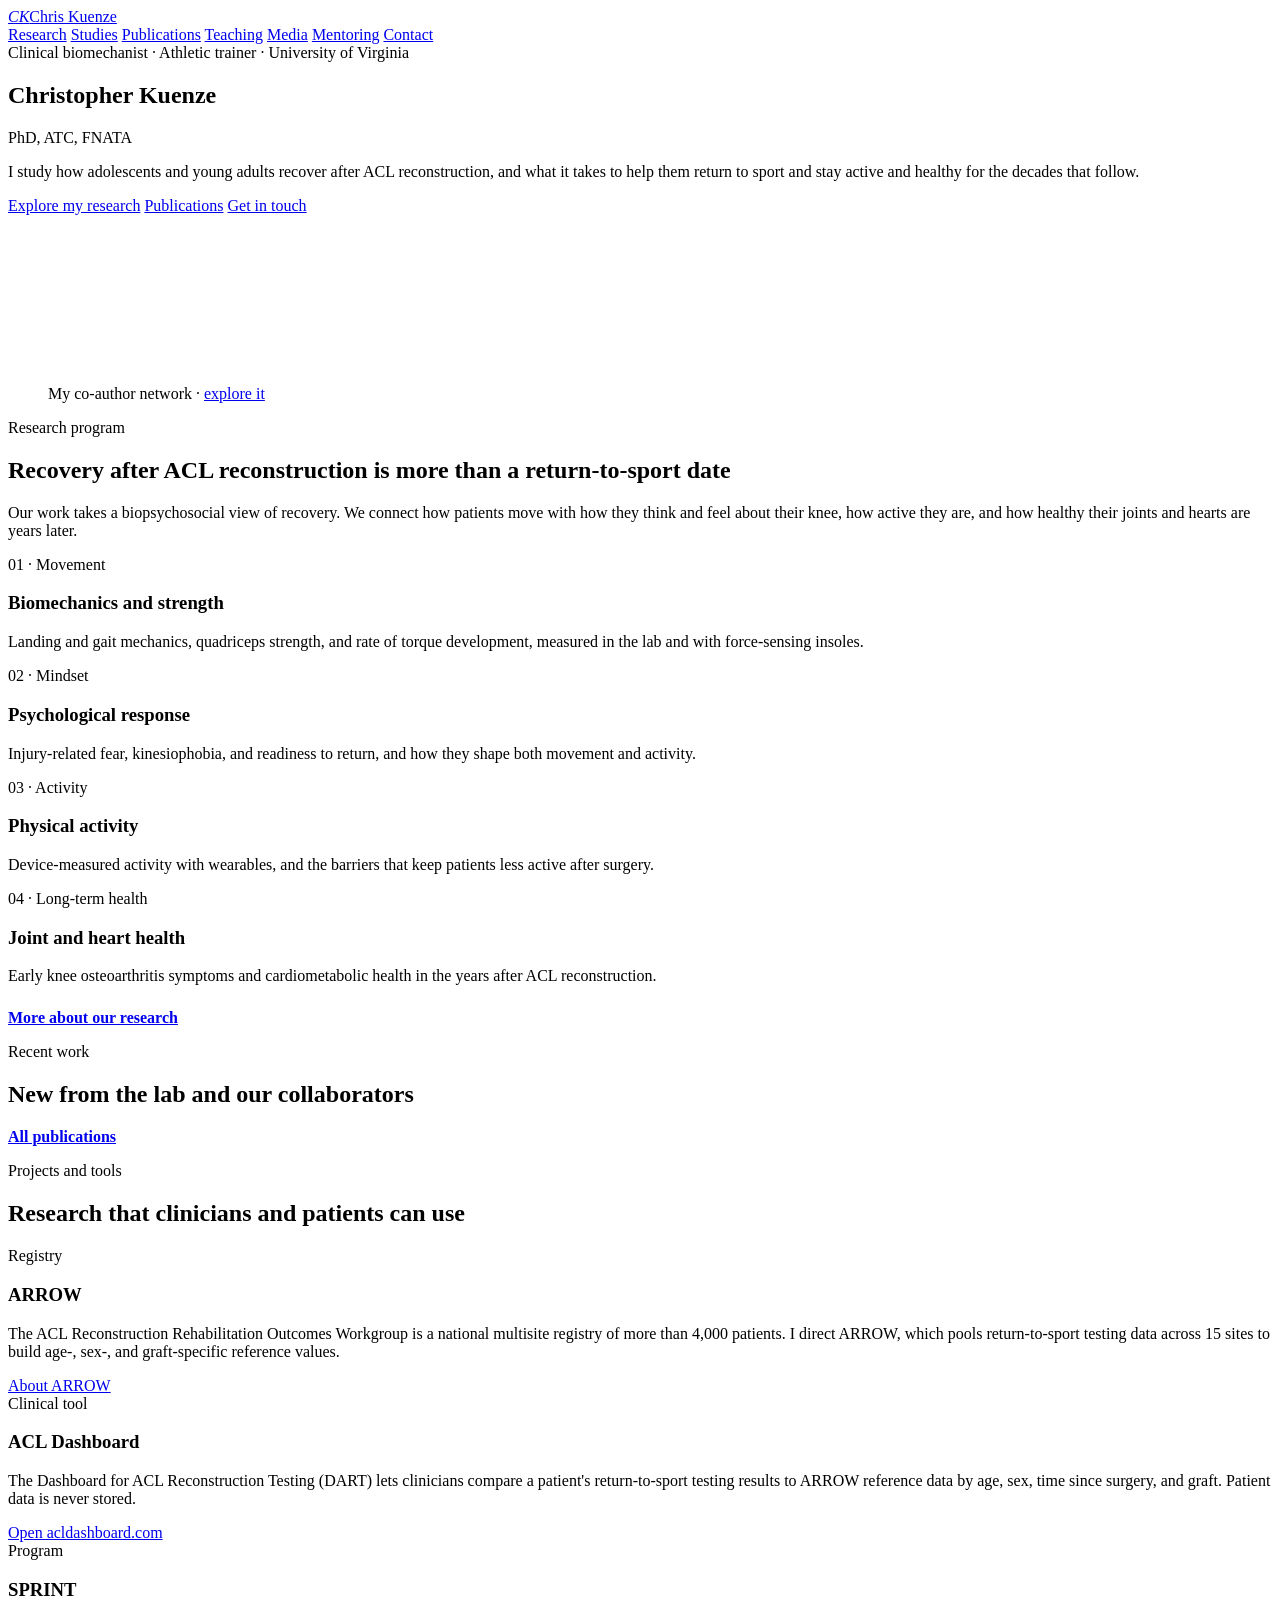
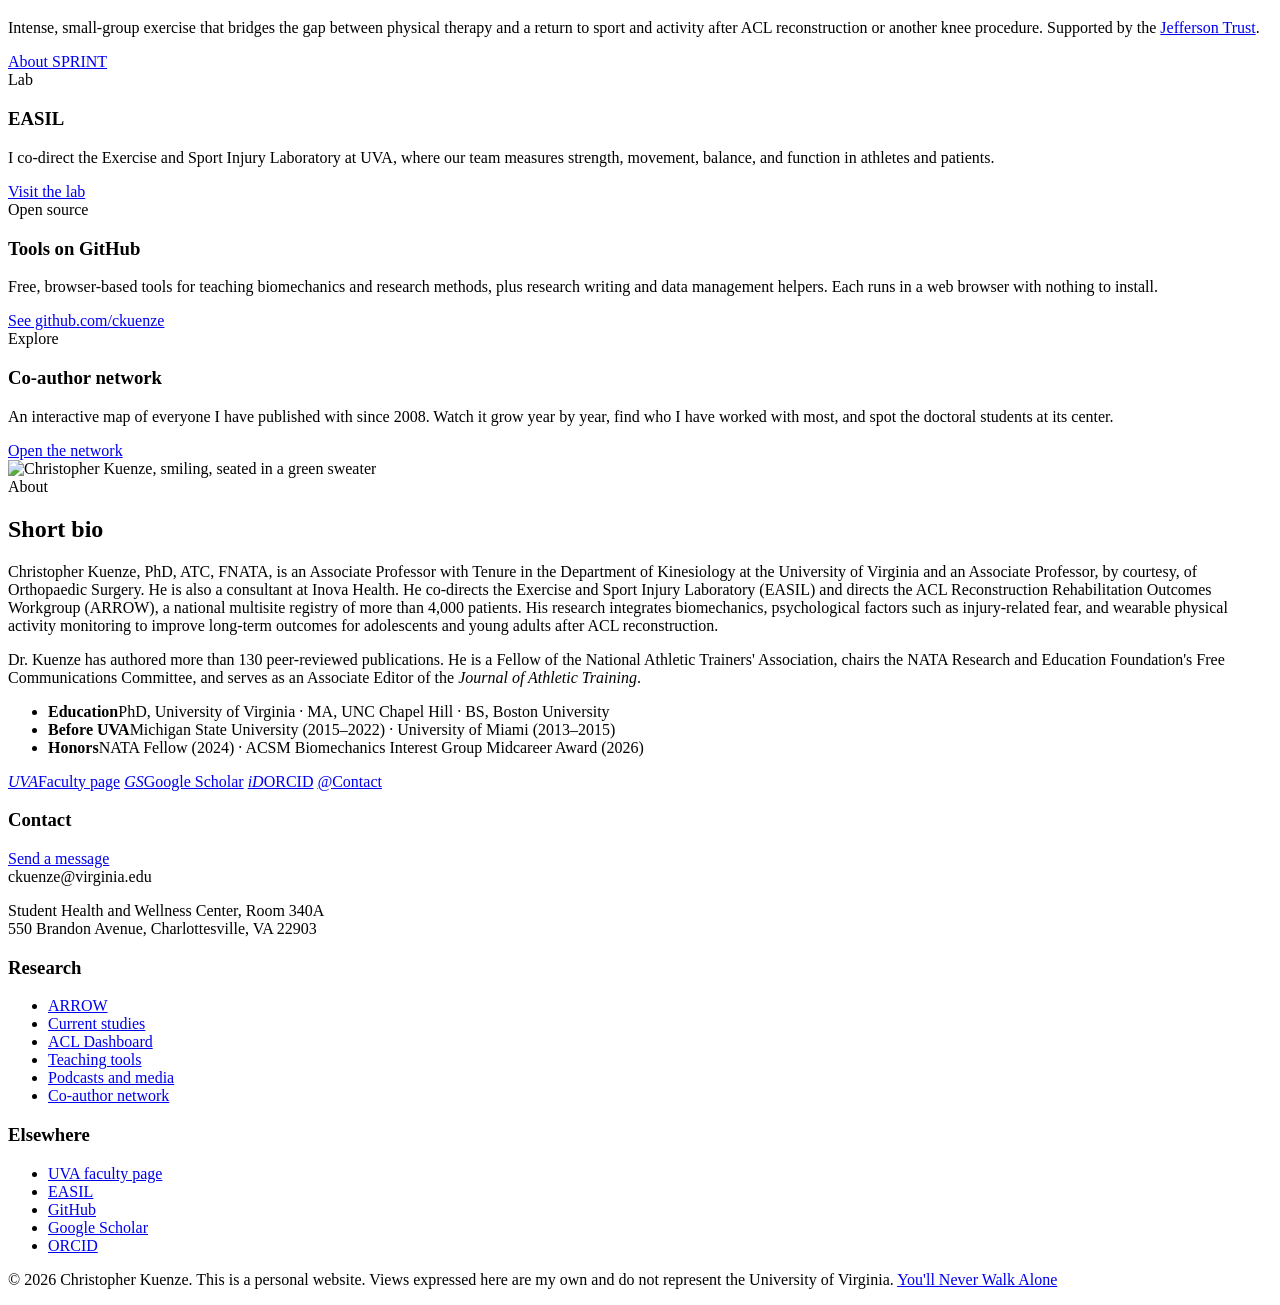
==== index.html @ de078db9 "Add website pages, README, and CNAME" ====
<!doctype html>
<html lang="en">
<head>
<meta charset="utf-8">
<meta name="viewport" content="width=device-width, initial-scale=1, viewport-fit=cover">
<title>Christopher Kuenze, PhD, ATC, FNATA</title>
<meta name="description" content="Christopher Kuenze studies recovery after ACL reconstruction at the University of Virginia, integrating biomechanics, psychological factors, and physical activity to improve long-term outcomes for young athletes.">
<meta property="og:title" content="Christopher Kuenze, PhD, ATC, FNATA">
<meta property="og:description" content="Research on recovery after ACL reconstruction: biomechanics, psychological readiness, physical activity, and long-term joint health.">
<meta property="og:type" content="website">
<meta property="og:url" content="https://chriskuenze.com/">
<link rel="icon" href="assets/favicon.svg" type="image/svg+xml">
<link rel="preconnect" href="https://fonts.googleapis.com"><link rel="preconnect" href="https://fonts.gstatic.com" crossorigin>
<link rel="stylesheet" href="https://fonts.googleapis.com/css2?family=Libre+Franklin:wght@400;600;700;800&family=JetBrains+Mono:wght@500;600&display=swap">
<link rel="stylesheet" href="assets/site.css">
</head>
<body data-root="">
<header class="top">
  <div class="wrap">
    <a class="brand" href="./"><i>CK</i>Chris Kuenze</a>
    <nav class="nav" aria-label="Main">
      <a href="research.html">Research</a>
      <a href="studies.html">Studies</a>
      <a href="publications.html">Publications</a>
      <a href="teaching.html">Teaching</a>
      <a href="media.html">Media</a>
      <a href="mentoring.html">Mentoring</a>
      <a href="contact.html">Contact</a>
    </nav>
  </div>
</header>

<main>
  <section class="hero">
    <div class="wrap">
      <div>
        <div class="eyebrow">Clinical biomechanist · Athletic trainer · University of Virginia</div>
        <h1>Christopher Kuenze</h1>
        <div class="cred">PhD, ATC, FNATA</div>
        <p class="lede">I study how adolescents and young adults recover after ACL reconstruction, and what it takes to help them return to sport and stay active and healthy for the decades that follow.</p>
        <div class="btns">
          <a class="btn primary" href="research.html">Explore my research</a>
          <a class="btn" href="publications.html">Publications</a>
          <a class="btn" href="contact.html">Get in touch</a>
        </div>
      </div>
      <figure class="hero-art">
        <canvas id="constellation" aria-label="Animated map of Dr. Kuenze's co-author network"></canvas>
        <figcaption>My co-author network · <a href="network/">explore it</a></figcaption>
      </figure>
    </div>
  </section>

  <section class="band">
    <div class="wrap">
      <div class="sec-head">
        <div class="eyebrow">Research program</div>
        <h2>Recovery after ACL reconstruction is more than a return-to-sport date</h2>
        <p class="muted">Our work takes a biopsychosocial view of recovery. We connect how patients move with how they think and feel about their knee, how active they are, and how healthy their joints and hearts are years later.</p>
      </div>
      <div class="grid four">
        <div class="theme"><div class="k">01 · Movement</div><h3>Biomechanics and strength</h3><p>Landing and gait mechanics, quadriceps strength, and rate of torque development, measured in the lab and with force-sensing insoles.</p></div>
        <div class="theme"><div class="k">02 · Mindset</div><h3>Psychological response</h3><p>Injury-related fear, kinesiophobia, and readiness to return, and how they shape both movement and activity.</p></div>
        <div class="theme"><div class="k">03 · Activity</div><h3>Physical activity</h3><p>Device-measured activity with wearables, and the barriers that keep patients less active after surgery.</p></div>
        <div class="theme"><div class="k">04 · Long-term health</div><h3>Joint and heart health</h3><p>Early knee osteoarthritis symptoms and cardiometabolic health in the years after ACL reconstruction.</p></div>
      </div>
      <p style="margin-top:24px"><a href="research.html"><b>More about our research</b></a></p>
    </div>
  </section>

  <section class="band alt">
    <div class="wrap">
      <div class="sec-head">
        <div class="eyebrow">Recent work</div>
        <h2>New from the lab and our collaborators</h2>
      </div>
      <div class="recent-grid" id="recent"></div>
      <p style="margin-top:20px"><a href="publications.html"><b>All publications</b></a></p>
    </div>
  </section>

  <section class="band">
    <div class="wrap">
      <div class="sec-head">
        <div class="eyebrow">Projects and tools</div>
        <h2>Research that clinicians and patients can use</h2>
      </div>
      <div class="grid two">
        <article class="project">
          <span class="tag">Registry</span>
          <h3>ARROW</h3>
          <p>The ACL Reconstruction Rehabilitation Outcomes Workgroup is a national multisite registry of more than 4,000 patients. I direct ARROW, which pools return-to-sport testing data across 15 sites to build age-, sex-, and graft-specific reference values.</p>
          <a class="more" href="research.html#arrow">About ARROW</a>
        </article>
        <article class="project">
          <span class="tag">Clinical tool</span>
          <h3>ACL Dashboard</h3>
          <p>The Dashboard for ACL Reconstruction Testing (DART) lets clinicians compare a patient's return-to-sport testing results to ARROW reference data by age, sex, time since surgery, and graft. Patient data is never stored.</p>
          <a class="more" href="https://acldashboard.com/" rel="noopener">Open acldashboard.com</a>
        </article>
        <article class="project">
          <span class="tag">Program</span>
          <h3>SPRINT</h3>
          <p>Intense, small-group exercise that bridges the gap between physical therapy and a return to sport and activity after ACL reconstruction or another knee procedure. Supported by the <a href="https://jeffersontrust.org/" rel="noopener">Jefferson Trust</a>.</p>
          <a class="more" href="studies.html#sprint">About SPRINT</a>
        </article>
        <article class="project">
          <span class="tag">Lab</span>
          <h3>EASIL</h3>
          <p>I co-direct the Exercise and Sport Injury Laboratory at UVA, where our team measures strength, movement, balance, and function in athletes and patients.</p>
          <a class="more" href="https://education.virginia.edu/research-initiatives/research-centers-labs/research-labs/exercise-and-sport-injury-laboratory" rel="noopener">Visit the lab</a>
        </article>
        <article class="project">
          <span class="tag">Open source</span>
          <h3>Tools on GitHub</h3>
          <p>Free, browser-based tools for teaching biomechanics and research methods, plus research writing and data management helpers. Each runs in a web browser with nothing to install.</p>
          <a class="more" href="https://github.com/ckuenze" rel="noopener">See github.com/ckuenze</a>
        </article>
        <article class="project">
          <span class="tag">Explore</span>
          <h3>Co-author network</h3>
          <p>An interactive map of everyone I have published with since 2008. Watch it grow year by year, find who I have worked with most, and spot the doctoral students at its center.</p>
          <a class="more" href="network/">Open the network</a>
        </article>
      </div>
    </div>
  </section>

  <section class="band alt" id="about">
    <div class="wrap about">
      <div class="portrait"><img src="assets/headshot.jpg" alt="Christopher Kuenze, smiling, seated in a green sweater" width="800" height="1000" loading="lazy"></div>
      <div class="prose">
        <div class="eyebrow">About</div>
        <h2>Short bio</h2>
        <p>Christopher Kuenze, PhD, ATC, FNATA, is an Associate Professor with Tenure in the Department of Kinesiology at the University of Virginia and an Associate Professor, by courtesy, of Orthopaedic Surgery. He is also a consultant at Inova Health. He co-directs the Exercise and Sport Injury Laboratory (EASIL) and directs the ACL Reconstruction Rehabilitation Outcomes Workgroup (ARROW), a national multisite registry of more than 4,000 patients. His research integrates biomechanics, psychological factors such as injury-related fear, and wearable physical activity monitoring to improve long-term outcomes for adolescents and young adults after ACL reconstruction.</p>
        <p>Dr. Kuenze has authored more than 130 peer-reviewed publications. He is a Fellow of the National Athletic Trainers' Association, chairs the NATA Research and Education Foundation's Free Communications Committee, and serves as an Associate Editor of the <em>Journal of Athletic Training</em>.</p>
        <ul class="facts-list">
          <li><b>Education</b><span>PhD, University of Virginia · MA, UNC Chapel Hill · BS, Boston University</span></li>
          <li><b>Before UVA</b><span>Michigan State University (2015–2022) · University of Miami (2013–2015)</span></li>
          <li><b>Honors</b><span>NATA Fellow (2024) · ACSM Biomechanics Interest Group Midcareer Award (2026)</span></li>
        </ul>
        <nav class="profile-links" aria-label="Find my work online">
          <a href="https://education.virginia.edu/about/directory/chris-kuenze" rel="noopener"><i>UVA</i>Faculty page</a>
          <a href="https://scholar.google.com/citations?user=qaAtX5cAAAAJ" rel="noopener"><i>GS</i>Google Scholar</a>
          <a href="https://orcid.org/0000-0001-9184-4636" rel="noopener"><i>iD</i>ORCID</a>
          <a href="contact.html"><i>@</i>Contact</a>
        </nav>
      </div>
    </div>
  </section>
</main>

<footer>
  <div class="wrap">
    <div>
      <h3>Contact</h3>
      <p><a href="contact.html">Send a message</a><br>ckuenze@virginia.edu</p>
      <p>Student Health and Wellness Center, Room 340A<br>550 Brandon Avenue, Charlottesville, VA 22903</p>
    </div>
    <div>
      <h3>Research</h3>
      <ul><li><a href="research.html#arrow">ARROW</a></li><li><a href="studies.html">Current studies</a></li><li><a href="https://acldashboard.com/" rel="noopener">ACL Dashboard</a></li><li><a href="teaching.html">Teaching tools</a></li><li><a href="media.html">Podcasts and media</a></li><li><a href="network/">Co-author network</a></li></ul>
    </div>
    <div>
      <h3>Elsewhere</h3>
      <ul><li><a href="https://education.virginia.edu/about/directory/chris-kuenze" rel="noopener">UVA faculty page</a></li><li><a href="https://education.virginia.edu/research-initiatives/research-centers-labs/research-labs/exercise-and-sport-injury-laboratory" rel="noopener">EASIL</a></li><li><a href="https://github.com/ckuenze" rel="noopener">GitHub</a></li><li><a href="https://scholar.google.com/citations?user=qaAtX5cAAAAJ" rel="noopener">Google Scholar</a></li><li><a href="https://orcid.org/0000-0001-9184-4636" rel="noopener">ORCID</a></li></ul>
    </div>
    <p class="fine">© <span data-year>2026</span> Christopher Kuenze. This is a personal website. Views expressed here are my own and do not represent the University of Virginia. <a class="ynwa" href="https://www.youtube.com/watch?v=YhqiSO_UFxg" rel="noopener">You'll Never Walk Alone</a></p>
  </div>
</footer>
<script src="assets/site.js"></script>
</body>
</html>
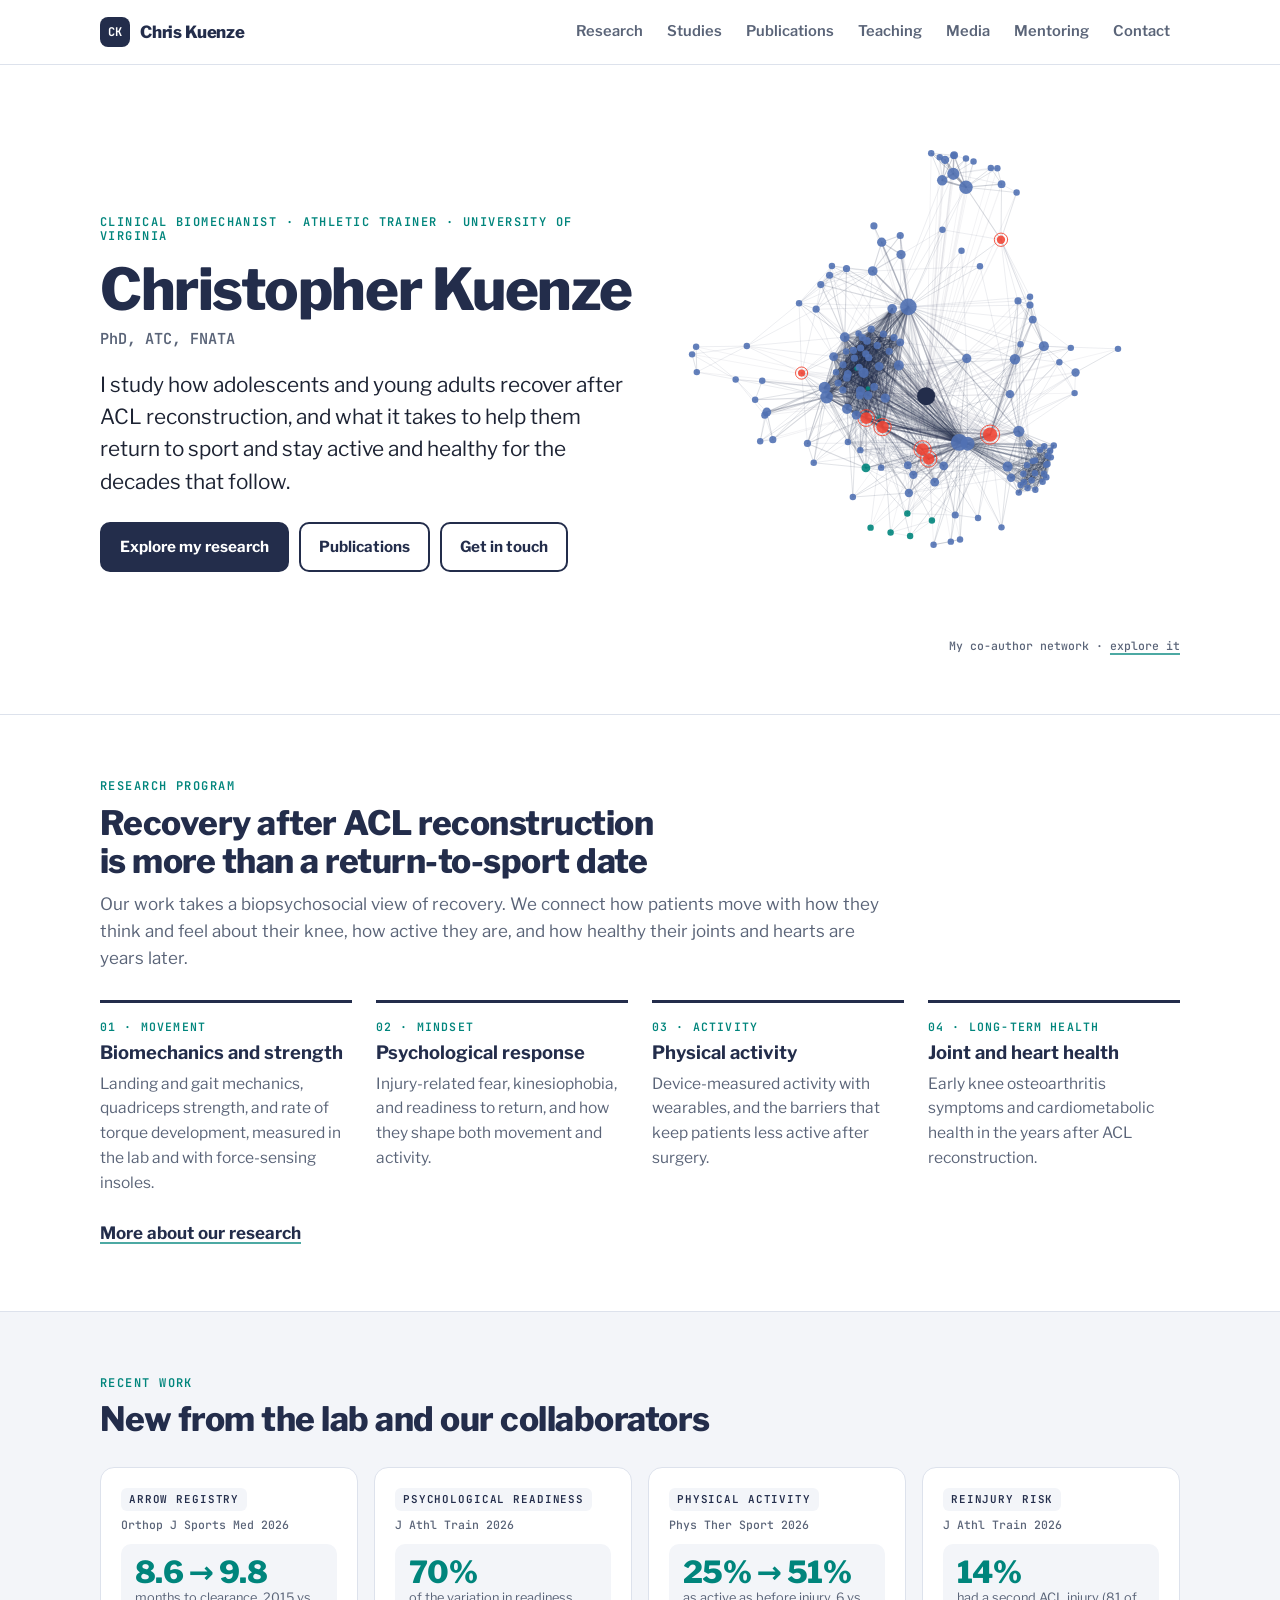
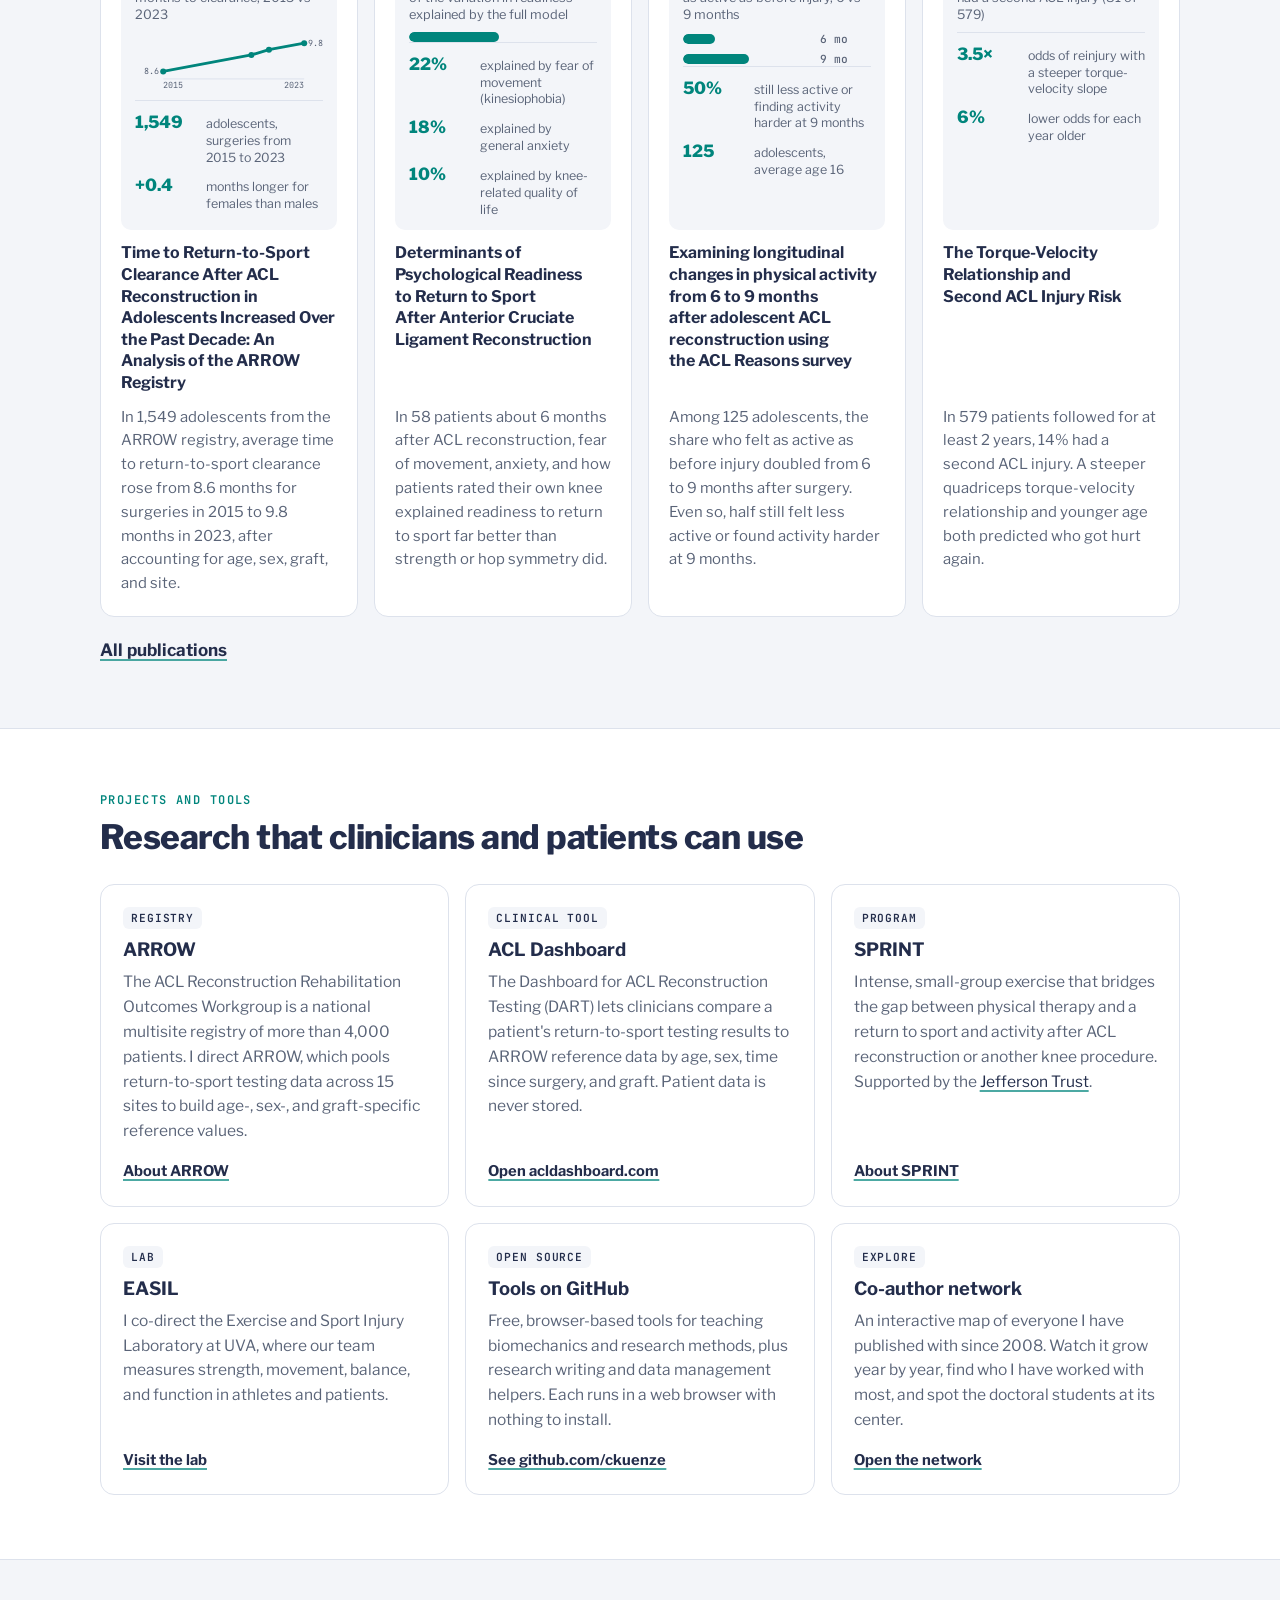
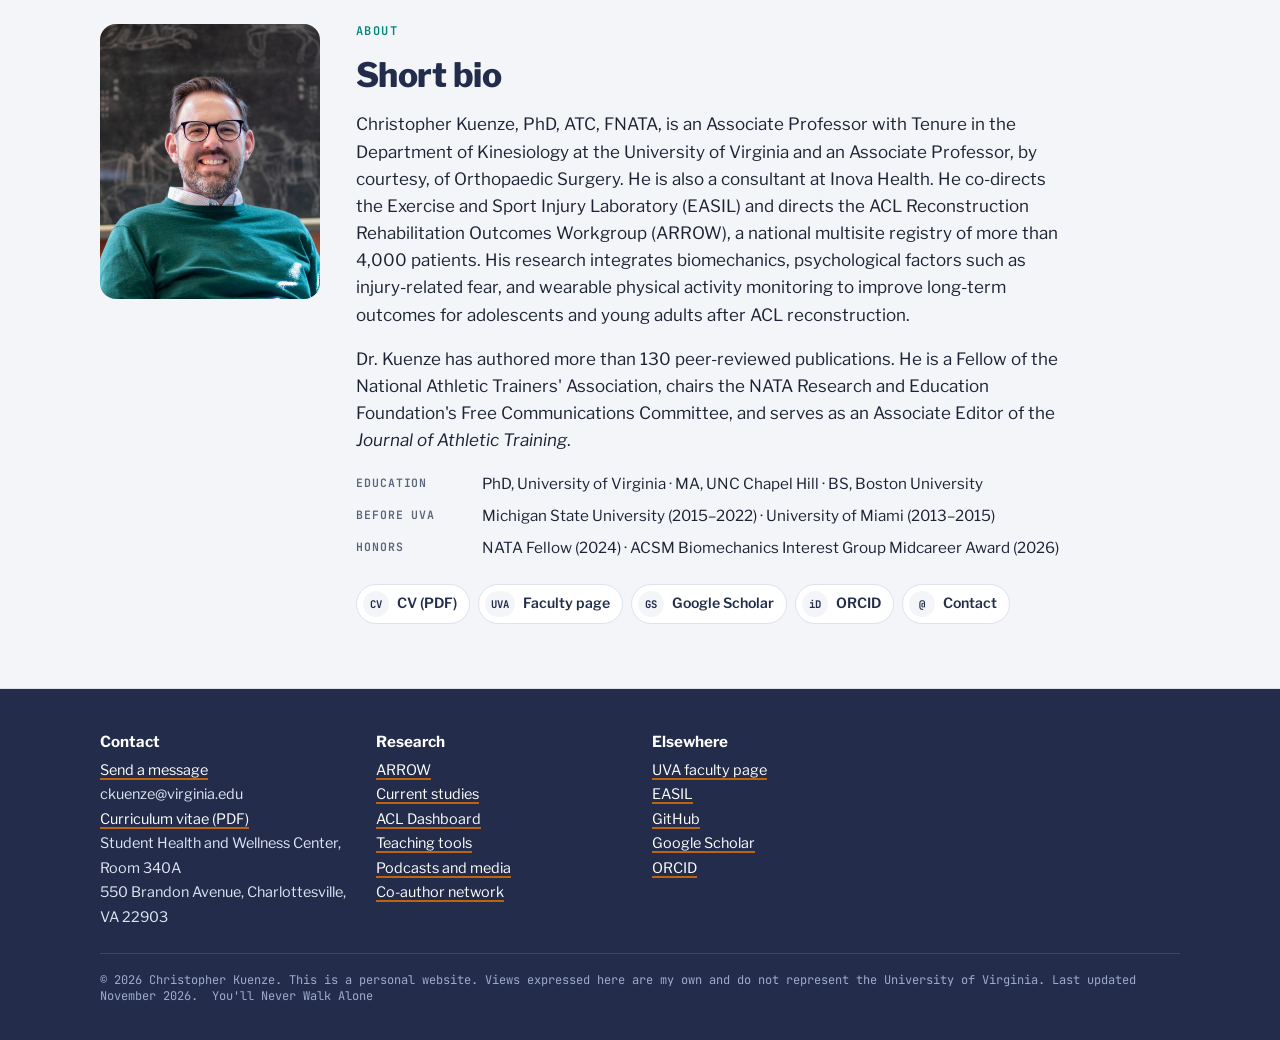
==== commit aa9f6b3f: "Add previews, SEO, contact form, 404, CV link, ARROW map, stat boxes" ====
--- a/index.html
+++ b/index.html
@@ -9,6 +9,14 @@
 <meta property="og:description" content="Research on recovery after ACL reconstruction: biomechanics, psychological readiness, physical activity, and long-term joint health.">
 <meta property="og:type" content="website">
 <meta property="og:url" content="https://chriskuenze.com/">
+<meta property="og:site_name" content="Christopher Kuenze">
+<meta property="og:image" content="https://chriskuenze.com/assets/og-image.png">
+<meta property="og:image:width" content="1200">
+<meta property="og:image:height" content="630">
+<meta property="og:image:alt" content="Christopher Kuenze, PhD, ATC, FNATA. Recovery after ACL reconstruction.">
+<meta name="twitter:card" content="summary_large_image">
+<link rel="canonical" href="https://chriskuenze.com/">
+<script type="application/ld+json">{"@context":"https://schema.org","@type":"Person","name":"Christopher Kuenze","honorificSuffix":"PhD, ATC, FNATA","url":"https://chriskuenze.com/","image":"https://chriskuenze.com/assets/headshot.jpg","jobTitle":"Associate Professor of Kinesiology","worksFor":{"@type":"CollegeOrUniversity","name":"University of Virginia"},"knowsAbout":["ACL reconstruction","Biomechanics","Return to sport","Physical activity","Psychological readiness","Knee osteoarthritis"],"sameAs":["https://orcid.org/0000-0001-9184-4636","https://scholar.google.com/citations?user=qaAtX5cAAAAJ","https://education.virginia.edu/about/directory/chris-kuenze","https://github.com/ckuenze"]}</script>
 <link rel="icon" href="assets/favicon.svg" type="image/svg+xml">
 <link rel="preconnect" href="https://fonts.googleapis.com"><link rel="preconnect" href="https://fonts.gstatic.com" crossorigin>
 <link rel="stylesheet" href="https://fonts.googleapis.com/css2?family=Libre+Franklin:wght@400;600;700;800&family=JetBrains+Mono:wght@500;600&display=swap">
@@ -128,7 +136,7 @@
 
   <section class="band alt" id="about">
     <div class="wrap about">
-      <div class="portrait"><img src="assets/headshot.jpg" alt="Christopher Kuenze, smiling, seated in a green sweater" width="800" height="1000" loading="lazy"></div>
+      <div class="portrait"><img src="assets/headshot.jpg" alt="Christopher Kuenze, smiling with arms crossed, in a checked shirt" width="800" height="1000" loading="lazy"></div>
       <div class="prose">
         <div class="eyebrow">About</div>
         <h2>Short bio</h2>
@@ -140,6 +148,7 @@
           <li><b>Honors</b><span>NATA Fellow (2024) · ACSM Biomechanics Interest Group Midcareer Award (2026)</span></li>
         </ul>
         <nav class="profile-links" aria-label="Find my work online">
+          <a href="assets/cv/Kuenze-CV.pdf"><i>CV</i>CV (PDF)</a>
           <a href="https://education.virginia.edu/about/directory/chris-kuenze" rel="noopener"><i>UVA</i>Faculty page</a>
           <a href="https://scholar.google.com/citations?user=qaAtX5cAAAAJ" rel="noopener"><i>GS</i>Google Scholar</a>
           <a href="https://orcid.org/0000-0001-9184-4636" rel="noopener"><i>iD</i>ORCID</a>
@@ -154,7 +163,7 @@
   <div class="wrap">
     <div>
       <h3>Contact</h3>
-      <p><a href="contact.html">Send a message</a><br>ckuenze@virginia.edu</p>
+      <p><a href="contact.html">Send a message</a><br>ckuenze@virginia.edu<br><a href="assets/cv/Kuenze-CV.pdf">Curriculum vitae (PDF)</a></p>
       <p>Student Health and Wellness Center, Room 340A<br>550 Brandon Avenue, Charlottesville, VA 22903</p>
     </div>
     <div>
@@ -165,7 +174,7 @@
       <h3>Elsewhere</h3>
       <ul><li><a href="https://education.virginia.edu/about/directory/chris-kuenze" rel="noopener">UVA faculty page</a></li><li><a href="https://education.virginia.edu/research-initiatives/research-centers-labs/research-labs/exercise-and-sport-injury-laboratory" rel="noopener">EASIL</a></li><li><a href="https://github.com/ckuenze" rel="noopener">GitHub</a></li><li><a href="https://scholar.google.com/citations?user=qaAtX5cAAAAJ" rel="noopener">Google Scholar</a></li><li><a href="https://orcid.org/0000-0001-9184-4636" rel="noopener">ORCID</a></li></ul>
     </div>
-    <p class="fine">© <span data-year>2026</span> Christopher Kuenze. This is a personal website. Views expressed here are my own and do not represent the University of Virginia. <a class="ynwa" href="https://www.youtube.com/watch?v=YhqiSO_UFxg" rel="noopener">You'll Never Walk Alone</a></p>
+    <p class="fine">© <span data-year>2026</span> Christopher Kuenze. This is a personal website. Views expressed here are my own and do not represent the University of Virginia. Last updated <span data-updated>November 2026</span>. <a class="ynwa" href="https://www.youtube.com/watch?v=YhqiSO_UFxg" rel="noopener">You'll Never Walk Alone</a></p>
   </div>
 </footer>
 <script src="assets/site.js"></script>
--- a/assets/site.css
+++ b/assets/site.css
@@ -0,0 +1,247 @@
+/* chriskuenze.com
+   Layout: one centered column (max 1120px) with a sticky top bar; sections alternate white / mist bands.
+   Type: Libre Franklin (Franklin Gothic family, matching UVA print materials) + JetBrains Mono for data. */
+:root {
+  --ink: #232d4b;        /* UVA Blue */
+  --accent: #00857c;     /* teal: main accent (text-safe on white) */
+  --spark: #f24736;      /* 2021-22 kit trim red-orange: rare highlight (logo dot, doctoral students, study status) */
+  --spark-ink: #c8352a;  /* same hue, deep enough for small text on white */
+  --cyan: #5272b4;
+  --bg: #ffffff;
+  --band: #f3f5f9;
+  --line: #dde2ec;
+  --fg: #1d2333;
+  --muted: #5a6478;
+  --card: #ffffff;
+  --sans: "Libre Franklin", "Franklin Gothic Medium", "Segoe UI", system-ui, sans-serif;
+  --mono: "JetBrains Mono", Consolas, monospace;
+  --max: 1120px;
+}
+@media (prefers-color-scheme: dark) {
+  :root:not([data-theme="light"]) { --ink: #c9d4f2; --accent: #3dd6c8; --spark: #f24736; --spark-ink: #ff7a6b; --cyan: #9fb3e8; --bg: #11172a; --band: #171f36; --line: #2a3555; --fg: #e8ecf5; --muted: #9aa6c2; --card: #1a2340; color-scheme: dark }
+}
+:root[data-theme="dark"] { --ink: #c9d4f2; --accent: #3dd6c8; --spark: #f24736; --spark-ink: #ff7a6b; --cyan: #9fb3e8; --bg: #11172a; --band: #171f36; --line: #2a3555; --fg: #e8ecf5; --muted: #9aa6c2; --card: #1a2340; color-scheme: dark }
+
+* { box-sizing: border-box }
+html { scroll-behavior: smooth }
+body { margin: 0; background: var(--bg); color: var(--fg); font: 400 17px/1.6 var(--sans); -webkit-font-smoothing: antialiased }
+img { max-width: 100%; display: block }
+a { color: var(--ink); text-decoration-color: color-mix(in srgb, var(--accent) 70%, transparent); text-underline-offset: 3px; text-decoration-thickness: 2px }
+a:hover { color: var(--accent) }
+:focus-visible { outline: 3px solid var(--accent); outline-offset: 2px; border-radius: 3px }
+h1, h2, h3 { font-family: var(--sans); line-height: 1.15; text-wrap: balance; margin: 0; color: var(--ink) }
+h2 { font-size: clamp(1.6rem, 3vw, 2.1rem); font-weight: 800; letter-spacing: -0.015em }
+h3 { font-size: 1.15rem; font-weight: 700 }
+p { margin: 0 }
+.wrap { max-width: var(--max); margin: 0 auto; padding-left: max(20px, env(safe-area-inset-left, 0px)); padding-right: max(20px, env(safe-area-inset-right, 0px)) }
+.eyebrow { font: 600 0.75rem/1.2 var(--mono); letter-spacing: 0.12em; text-transform: uppercase; color: var(--accent) }
+.lede { font-size: clamp(1.1rem, 2vw, 1.3rem); line-height: 1.55; color: var(--fg); max-width: 38em }
+.muted { color: var(--muted) }
+.prose { max-width: 42em; display: grid; gap: 1em }
+
+/* top bar */
+.top { position: sticky; top: env(safe-area-inset-top, 0px); z-index: 20; background: color-mix(in srgb, var(--bg) 88%, transparent); backdrop-filter: saturate(1.4) blur(10px); border-bottom: 1px solid var(--line) }
+body::before { content: ""; position: fixed; inset: 0 0 auto; height: env(safe-area-inset-top, 0px); z-index: 21; background: var(--bg) }
+.top .wrap { display: flex; align-items: center; justify-content: space-between; gap: 16px; min-height: 64px; flex-wrap: wrap }
+.brand { display: flex; align-items: center; gap: 10px; text-decoration: none; color: var(--ink); font-weight: 800; letter-spacing: -0.01em; font-size: 1.05rem }
+/* CK initials badge: white on navy in light mode, white on kit orange in dark mode */
+.brand i { width: 30px; height: 30px; border-radius: 8px; background: #232d4b; color: #ffffff; display: grid; place-items: center; font: 700 0.75rem var(--mono); font-style: normal }
+@media (prefers-color-scheme: dark) { :root:not([data-theme="light"]) .brand i { background: var(--spark) } }
+:root[data-theme="dark"] .brand i { background: var(--spark) }
+.nav { display: flex; gap: 4px; flex-wrap: wrap }
+.nav a { text-decoration: none; color: var(--muted); font-weight: 600; font-size: 0.92rem; padding: 6px 10px; border-radius: 8px }
+.nav a:hover { color: var(--ink); background: var(--band) }
+.nav a[aria-current="page"] { color: var(--ink); background: var(--band); box-shadow: inset 0 -2px 0 var(--accent) }
+
+/* hero */
+.hero { position: relative; overflow: hidden; border-bottom: 1px solid var(--line) }
+.hero .wrap { display: grid; grid-template-columns: minmax(0, 1.05fr) minmax(0, 1fr); gap: 32px; align-items: center; padding-block: 56px 48px }
+.hero h1 { font-size: clamp(2.2rem, 5vw, 3.6rem); font-weight: 800; letter-spacing: -0.025em; margin: 12px 0 6px }
+.hero .cred { font: 600 0.95rem var(--mono); color: var(--muted); margin-bottom: 20px }
+.hero .lede { margin-bottom: 24px }
+.hero-art { position: relative; aspect-ratio: 1 / 1; max-width: 520px; width: 100%; justify-self: center }
+.hero-art canvas { width: 100%; height: 100%; display: block }
+.hero-art figcaption { position: absolute; right: 0; bottom: -4px; font: 500 0.72rem var(--mono); color: var(--muted) }
+.hero-art figcaption a { color: var(--muted) }
+@media (max-width: 820px) { .hero .wrap { grid-template-columns: 1fr; padding-block: 36px 28px } .hero-art { max-width: 360px } }
+.btns { display: flex; gap: 10px; flex-wrap: wrap }
+.btn { display: inline-flex; align-items: center; gap: 8px; text-decoration: none; font-weight: 700; font-size: 0.95rem; padding: 11px 18px; border-radius: 10px; border: 2px solid var(--ink); color: var(--ink) }
+.btn.primary { background: var(--ink); color: var(--bg) }
+.btn:hover { border-color: var(--accent); color: var(--accent) }
+.btn.primary:hover { background: var(--accent); color: #fff }
+
+/* stats */
+.stats { display: grid; grid-template-columns: repeat(4, minmax(0, 1fr)); border-bottom: 1px solid var(--line) }
+.stats > div { padding: 22px 20px; border-right: 1px solid var(--line); min-width: 0 }
+.stats > div:last-child { border-right: 0 }
+.stats b { display: block; font-size: clamp(1.6rem, 3.4vw, 2.4rem); font-weight: 800; color: var(--ink); font-variant-numeric: tabular-nums; letter-spacing: -0.02em }
+.stats span { font: 500 0.72rem var(--mono); letter-spacing: 0.08em; text-transform: uppercase; color: var(--muted) }
+@media (max-width: 700px) { .stats { grid-template-columns: repeat(2, minmax(0, 1fr)) } .stats > div:nth-child(2) { border-right: 0 } .stats > div:nth-child(-n+2) { border-bottom: 1px solid var(--line) } }
+
+/* sections */
+section.band { padding-block: 64px }
+section.band.alt { background: var(--band); border-block: 1px solid var(--line) }
+.sec-head { display: grid; gap: 10px; margin-bottom: 28px; max-width: 46em }
+.grid { display: grid; gap: 16px }
+.grid.two { grid-template-columns: repeat(auto-fit, minmax(300px, 1fr)) }
+.grid.three { grid-template-columns: repeat(auto-fit, minmax(240px, 1fr)) }
+.grid.four { grid-template-columns: repeat(4, minmax(0, 1fr)); gap: 8px 24px }
+.grid.four .theme { grid-row: span 3; grid-template-rows: subgrid; align-content: start }
+@media (max-width: 980px) { .grid.four { grid-template-columns: repeat(2, minmax(0, 1fr)) } }
+@media (max-width: 560px) { .grid.four { grid-template-columns: 1fr } }
+.theme { padding: 4px 0 0; border-top: 3px solid var(--ink); display: grid; gap: 8px; align-content: start }
+.theme .k { font: 600 0.72rem var(--mono); color: var(--accent); letter-spacing: 0.1em; text-transform: uppercase; margin-top: 12px }
+.theme p { color: var(--muted); font-size: 0.97rem }
+.project { background: var(--card); border: 1px solid var(--line); border-radius: 14px; padding: 22px; display: grid; gap: 10px; grid-template-rows: auto auto 1fr auto; align-content: start }
+.project .more { align-self: end; padding-top: 6px }
+.project.study { grid-template-rows: auto auto auto auto 1fr auto }
+.project.study .facts-list { align-self: start; gap: 12px }
+.facts-list ul.mini { margin: 0; padding-left: 1.1em; display: grid; gap: 3px; list-style: disc }
+.facts-list ul.mini li { display: list-item; grid-template-columns: none }
+.facts-list ul.mini li::marker { color: var(--accent) }
+.tag.status { color: var(--spark-ink) !important; background: color-mix(in srgb, var(--spark) 12%, var(--card)) !important }
+.project .tag { justify-self: start; font: 600 0.7rem var(--mono); letter-spacing: 0.08em; text-transform: uppercase; color: var(--ink); background: var(--band); padding: 4px 8px; border-radius: 6px }
+.project p { color: var(--muted); font-size: 0.97rem }
+.project a.more { font-weight: 700; font-size: 0.92rem }
+.figure-row { display: grid; grid-template-columns: minmax(0, 1fr) minmax(0, 1.2fr); gap: 32px; align-items: center }
+@media (max-width: 820px) { .figure-row { grid-template-columns: 1fr } }
+
+/* recent work */
+/* cards share row heights through subgrid: tag row, data panel, title, summary all line up across a row of cards */
+.recent-grid { display: grid; grid-template-columns: repeat(auto-fill, minmax(250px, 1fr)); grid-auto-rows: auto; gap: 16px }
+.recent-card { background: var(--card); border: 1px solid var(--line); border-radius: 14px; padding: 20px; display: grid; grid-row: span 4; grid-template-rows: subgrid; row-gap: 12px; min-width: 0 }
+.rc-top { display: grid; gap: 6px; align-content: start }
+.recent-card .tag { justify-self: start; font: 600 0.68rem/1 var(--mono); letter-spacing: 0.08em; text-transform: uppercase; color: var(--ink); background: var(--band); padding: 6px 8px; border-radius: 6px; white-space: nowrap }
+.rc-src { font: 500 0.72rem var(--mono); color: var(--muted) }
+.rc-data { display: grid; align-content: start; gap: 8px; min-height: 118px; padding: 12px 14px; border-radius: 10px; background: var(--band) }
+.rc-stat b { display: block; font-size: 1.9rem; font-weight: 800; color: var(--accent); letter-spacing: -0.02em; line-height: 1.1 }
+.rc-stat small { display: block; font-size: 0.8rem; line-height: 1.35; color: var(--muted) }
+.rc-vis svg { width: 100%; max-width: 220px; height: 60px; overflow: visible }
+.trk { background: var(--card) }
+.mini-bars { display: grid; gap: 6px }
+.rc-facts { display: grid; gap: 6px; border-top: 1px solid var(--line); padding-top: 8px }
+.rc-facts div { display: grid; grid-template-columns: 3.7em minmax(0, 1fr); gap: 8px; align-items: baseline }
+.rc-facts b { font-weight: 800; font-size: 1.05rem; color: var(--accent) }
+.rc-facts span { font-size: 0.78rem; line-height: 1.35; color: var(--muted) }
+.mb { display: grid; grid-template-columns: minmax(0, 1fr) 3em; gap: 8px; align-items: center }
+.trk { height: 10px; border-radius: 5px; background: var(--band); overflow: hidden }
+.trk span { display: block; height: 100%; border-radius: 5px; background: var(--accent) }
+.mini-bars em { font: 500 0.7rem var(--mono); color: var(--muted); font-style: normal }
+.recent-card h3 { font-size: 1rem; line-height: 1.35 }
+.recent-card h3 a { text-decoration: none; color: var(--ink) }
+.recent-card h3 a:hover { color: var(--accent) }
+.recent-card p { font-size: 0.93rem; color: var(--muted) }
+
+/* links grid */
+.links { display: grid; grid-template-columns: repeat(auto-fit, minmax(220px, 1fr)); gap: 12px }
+.linkcard { display: grid; grid-template-columns: 40px minmax(0, 1fr); gap: 4px 12px; align-items: center; padding: 14px 16px; border: 1px solid var(--line); border-radius: 12px; background: var(--card); text-decoration: none; color: var(--fg) }
+.linkcard:hover { border-color: var(--accent); color: var(--fg) }
+.linkcard i { grid-row: span 2; width: 40px; height: 40px; border-radius: 10px; background: var(--band); display: grid; place-items: center; font: 700 0.8rem var(--mono); font-style: normal; color: var(--ink) }
+.linkcard b { font-size: 0.98rem; color: var(--ink) }
+.linkcard span { font-size: 0.82rem; color: var(--muted) }
+
+/* profile link row under the bio */
+.profile-links { display: flex; flex-wrap: wrap; gap: 8px; padding-top: 6px }
+.profile-links a { display: inline-flex; align-items: center; gap: 8px; padding: 6px 12px 6px 6px; border: 1px solid var(--line); border-radius: 999px; background: var(--card); text-decoration: none; color: var(--ink); font-weight: 600; font-size: 0.88rem }
+.profile-links a:hover { border-color: var(--accent); color: var(--accent) }
+.profile-links i { min-width: 26px; height: 26px; padding: 0 6px; border-radius: 999px; background: var(--band); display: grid; place-items: center; font: 700 0.66rem var(--mono); font-style: normal; color: var(--ink) }
+
+/* contact form */
+.form { display: grid; gap: 14px; max-width: 640px }
+.form label { display: grid; gap: 6px; font-weight: 600; font-size: 0.92rem; color: var(--ink) }
+.form input, .form select, .form textarea { font: inherit; font-size: 1rem; padding: 11px 13px; border: 1px solid var(--line); border-radius: 10px; background: var(--card); color: var(--fg); width: 100% }
+.form textarea { min-height: 160px; resize: vertical }
+.form .row2 { display: grid; grid-template-columns: repeat(auto-fit, minmax(220px, 1fr)); gap: 14px }
+.form button { justify-self: start; font: 700 0.98rem var(--sans); padding: 12px 22px; border-radius: 10px; border: 0; background: var(--ink); color: var(--bg); cursor: pointer }
+.form button:hover { background: var(--accent); color: #fff }
+.form .hp { position: absolute; left: -9999px }
+.form-status { font-size: 0.92rem }
+
+/* about */
+.about { display: grid; grid-template-columns: 220px minmax(0, 1fr); gap: 36px; align-items: start }
+.portrait { width: 220px; aspect-ratio: 4 / 5; border-radius: 16px; background: linear-gradient(160deg, var(--ink), #3a4a78); display: grid; place-items: center; color: #fff; font: 800 3rem var(--sans); overflow: hidden }
+.portrait img { width: 100%; height: 100%; object-fit: cover }
+@media (max-width: 700px) { .about { grid-template-columns: 1fr } .portrait { width: 160px } }
+.facts-list { list-style: none; margin: 0; padding: 0; display: grid; gap: 8px; font-size: 0.95rem }
+.facts-list li { display: grid; grid-template-columns: 7.5em minmax(0, 1fr); gap: 12px }
+.facts-list b { font: 600 0.72rem/1.9 var(--mono); letter-spacing: 0.08em; text-transform: uppercase; color: var(--muted) }
+
+/* publications */
+.pub { display: grid; grid-template-columns: 3.2em minmax(0, 1fr); gap: 4px 14px; padding: 16px 0; border-bottom: 1px solid var(--line) }
+.pub .num { font: 500 0.8rem/1.9 var(--mono); color: var(--muted); text-align: right }
+.pub h3 { font-size: 1.02rem; font-weight: 700; line-height: 1.35 }
+.pub h3 a { text-decoration: none; color: var(--ink) }
+.pub h3 a:hover { color: var(--accent) }
+.pub .au { font-size: 0.88rem; color: var(--muted); grid-column: 2 }
+.pub .au strong { color: var(--fg); font-weight: 700 }
+.pub .src { font-size: 0.88rem; grid-column: 2 }
+.pub .src em { font-style: italic }
+.pub .meta { grid-column: 2; display: flex; flex-wrap: wrap; gap: 6px; margin-top: 4px }
+.chip { font: 500 0.72rem var(--mono); padding: 3px 8px; border-radius: 999px; background: var(--band); color: var(--muted); border: 1px solid var(--line); text-decoration: none }
+a.chip:hover { color: var(--accent); border-color: var(--accent) }
+.chip.hot { color: var(--accent); border-color: color-mix(in srgb, var(--accent) 45%, var(--line)) }
+.filters { display: flex; flex-wrap: wrap; gap: 10px 14px; align-items: center; padding: 14px 0 18px; position: sticky; top: calc(env(safe-area-inset-top, 0px) + 64px); background: var(--bg); z-index: 5; border-bottom: 1px solid var(--line) }
+.filters input[type="search"] { flex: 1 1 240px; min-width: 0; font: inherit; font-size: 0.95rem; padding: 9px 12px; border: 1px solid var(--line); border-radius: 10px; background: var(--card); color: var(--fg) }
+.filters select { font: inherit; font-size: 0.9rem; padding: 8px 10px; border: 1px solid var(--line); border-radius: 10px; background: var(--card); color: var(--fg) }
+.toggle { display: flex; flex-wrap: wrap; gap: 6px }
+.toggle button { font: 600 0.8rem var(--sans); padding: 6px 11px; border-radius: 999px; border: 1px solid var(--line); background: var(--card); color: var(--muted); cursor: pointer }
+.toggle button[aria-pressed="true"] { background: var(--ink); color: var(--bg); border-color: var(--ink) }
+.count { font: 500 0.8rem var(--mono); color: var(--muted) }
+.yearhead { font: 800 1.4rem var(--sans); color: var(--ink); padding-top: 28px; margin-bottom: 2px; letter-spacing: -0.01em }
+.legend-line { font-size: 0.85rem; color: var(--muted) }
+
+/* people */
+.person { background: var(--card); border: 1px solid var(--line); border-radius: 14px; padding: 18px; display: grid; gap: 4px; align-content: start }
+.person b { font-size: 1.05rem; color: var(--ink) }
+.person span { font-size: 0.9rem; color: var(--muted) }
+.person .yr { font: 500 0.75rem var(--mono); color: var(--accent) }
+.person.has-photo { grid-template-columns: 72px minmax(0, 1fr); gap: 14px; align-items: center }
+.person.has-photo > div:last-child { display: grid; gap: 4px; min-width: 0 }
+.avatar { width: 72px; height: 72px; border-radius: 50%; background: var(--band); color: var(--ink); display: grid; place-items: center; font: 700 1.1rem var(--sans); overflow: hidden; border: 2px solid var(--line) }
+.avatar img { width: 100%; height: 100%; object-fit: cover }
+
+/* media list */
+.media-item { display: grid; grid-template-columns: 7.5em minmax(0, 1fr); gap: 4px 18px; padding: 18px 0; border-bottom: 1px solid var(--line) }
+.media-item .when { font: 500 0.78rem/1.9 var(--mono); color: var(--muted) }
+.media-item h3 { font-size: 1.05rem; line-height: 1.35 }
+.media-item h3 a { text-decoration: none; color: var(--ink) }
+.media-item h3 a:hover { color: var(--accent) }
+.media-item p { grid-column: 2; font-size: 0.9rem; color: var(--muted) }
+.media-item .meta { grid-column: 2; display: flex; flex-wrap: wrap; gap: 6px }
+@media (max-width: 560px) { .media-item { grid-template-columns: 1fr } .media-item p, .media-item .meta { grid-column: 1 } }
+
+/* teaching */
+.course { display: grid; gap: 14px; padding-block: 8px 28px }
+.course-head { display: flex; flex-wrap: wrap; justify-content: space-between; align-items: end; gap: 10px }
+.tools { display: grid; grid-template-columns: repeat(auto-fill, minmax(230px, 1fr)); gap: 12px }
+.tool { display: grid; gap: 6px; align-content: start; padding: 14px 16px; border: 1px solid var(--line); border-radius: 12px; background: var(--card); text-decoration: none; color: var(--fg) }
+.tool:hover { border-color: var(--accent); color: var(--fg) }
+.tool b { color: var(--ink); font-size: 0.98rem }
+.tool span { color: var(--muted); font-size: 0.86rem; line-height: 1.45 }
+.tool em { font: 500 0.68rem var(--mono); font-style: normal; letter-spacing: 0.08em; text-transform: uppercase; color: var(--accent) }
+
+/* mobile: one-line scrolling nav, non-sticky filters */
+@media (max-width: 680px) {
+  .top .wrap { min-height: 0; padding-block: 10px 0; gap: 6px }
+  .nav { flex-wrap: nowrap; overflow-x: auto; width: 100%; padding-bottom: 6px; scrollbar-width: none }
+  .nav::-webkit-scrollbar { display: none }
+  .nav a { white-space: nowrap; padding: 8px 10px }
+  .filters { position: static }
+  section.band { padding-block: 44px }
+  body { font-size: 16px }
+}
+
+/* footer */
+footer { background: var(--ink); color: #dfe5f3; padding-block: 44px 36px; margin-top: 0 }
+:root[data-theme="dark"] footer { background: #0b1020 }
+@media (prefers-color-scheme: dark) { :root:not([data-theme="light"]) footer { background: #0b1020 } }
+footer .wrap { display: grid; grid-template-columns: repeat(auto-fit, minmax(220px, 1fr)); gap: 24px }
+footer h3 { color: #fff; font-size: 0.95rem; margin-bottom: 8px }
+footer a { color: #fff; text-decoration-color: rgba(229, 114, 0, 0.8) }
+footer a:hover { color: #ffb066 }
+footer p, footer li { font-size: 0.9rem; line-height: 1.7 }
+footer ul { list-style: none; margin: 0; padding: 0 }
+footer .fine a.ynwa { color: inherit; text-decoration: none; margin-left: 0.6em; transition: color 0.25s ease }
+footer .fine a.ynwa:hover, footer .fine a.ynwa:focus-visible { color: #f0323f }
+footer .fine { grid-column: 1 / -1; font: 400 0.75rem var(--mono); color: #9eabcb; border-top: 1px solid rgba(255,255,255,0.12); padding-top: 18px }
+@media (prefers-reduced-motion: reduce) { html { scroll-behavior: auto } * { transition: none !important; animation: none !important } }
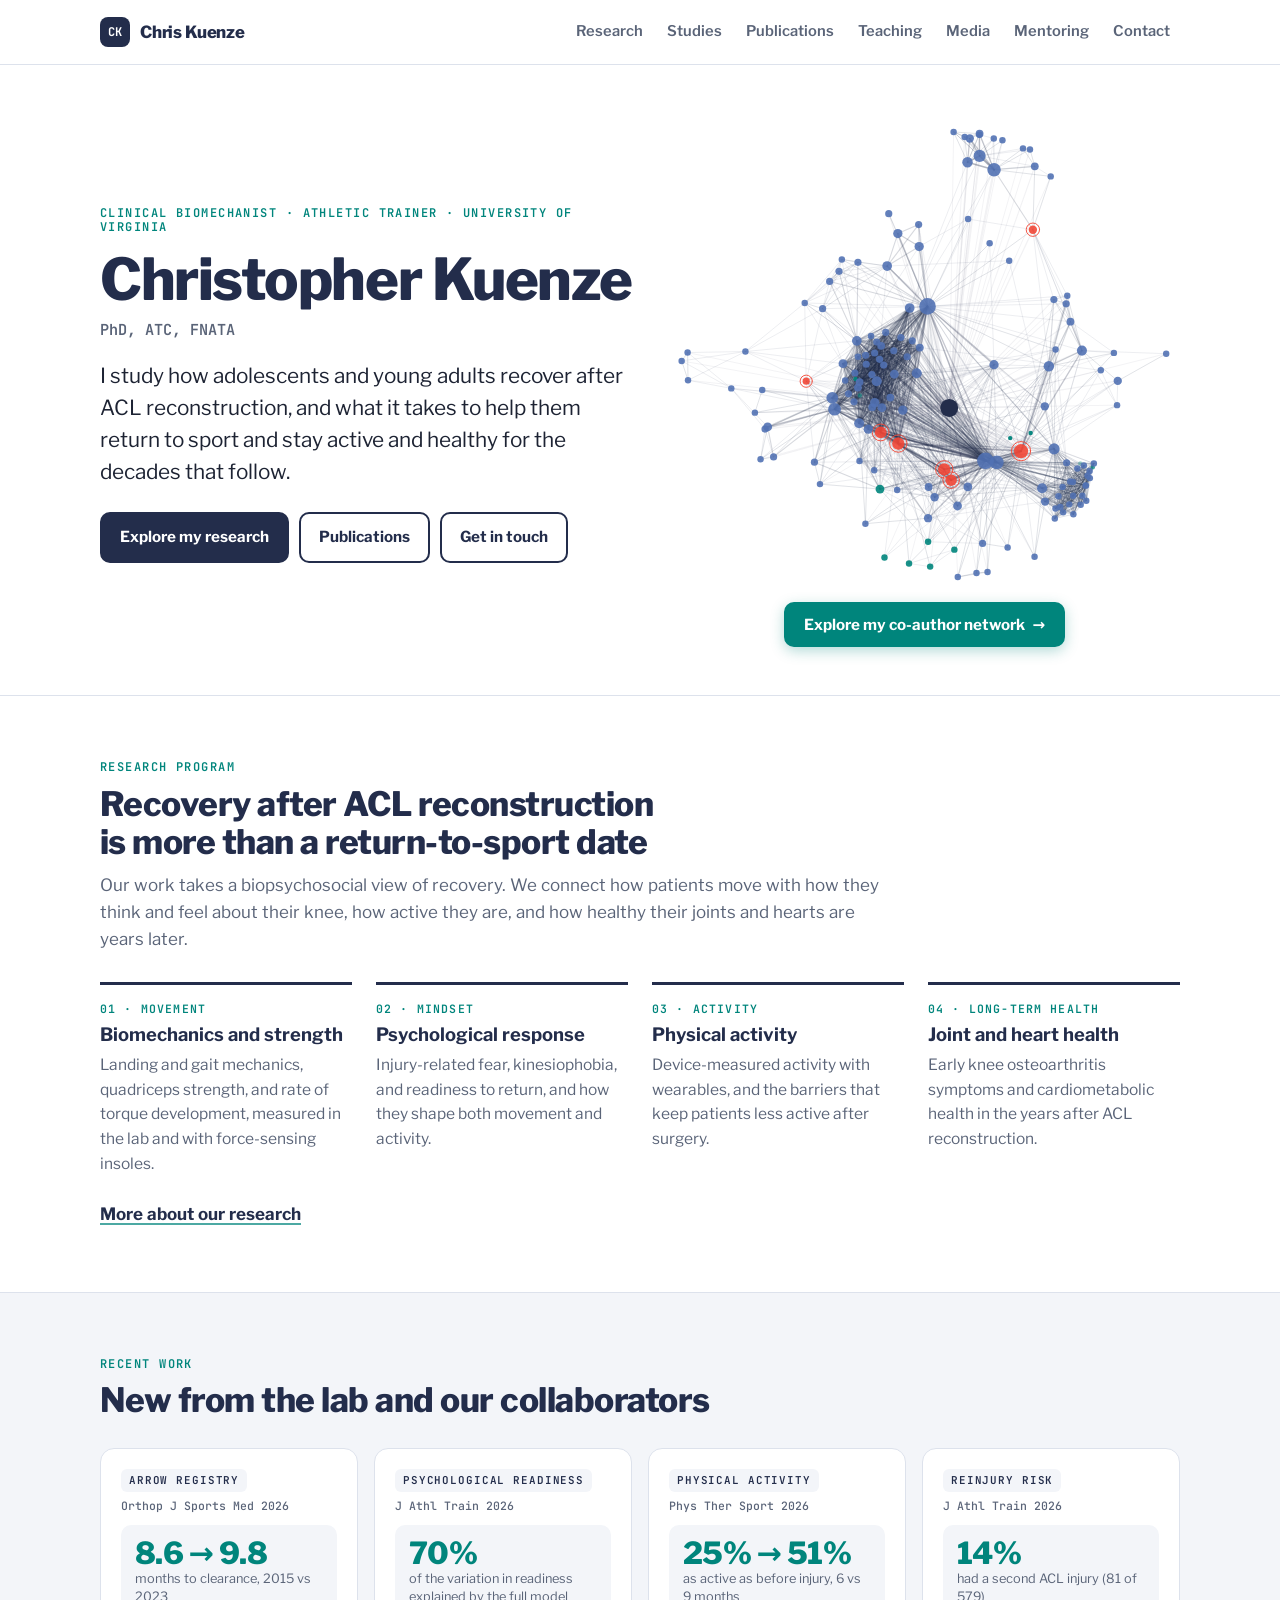
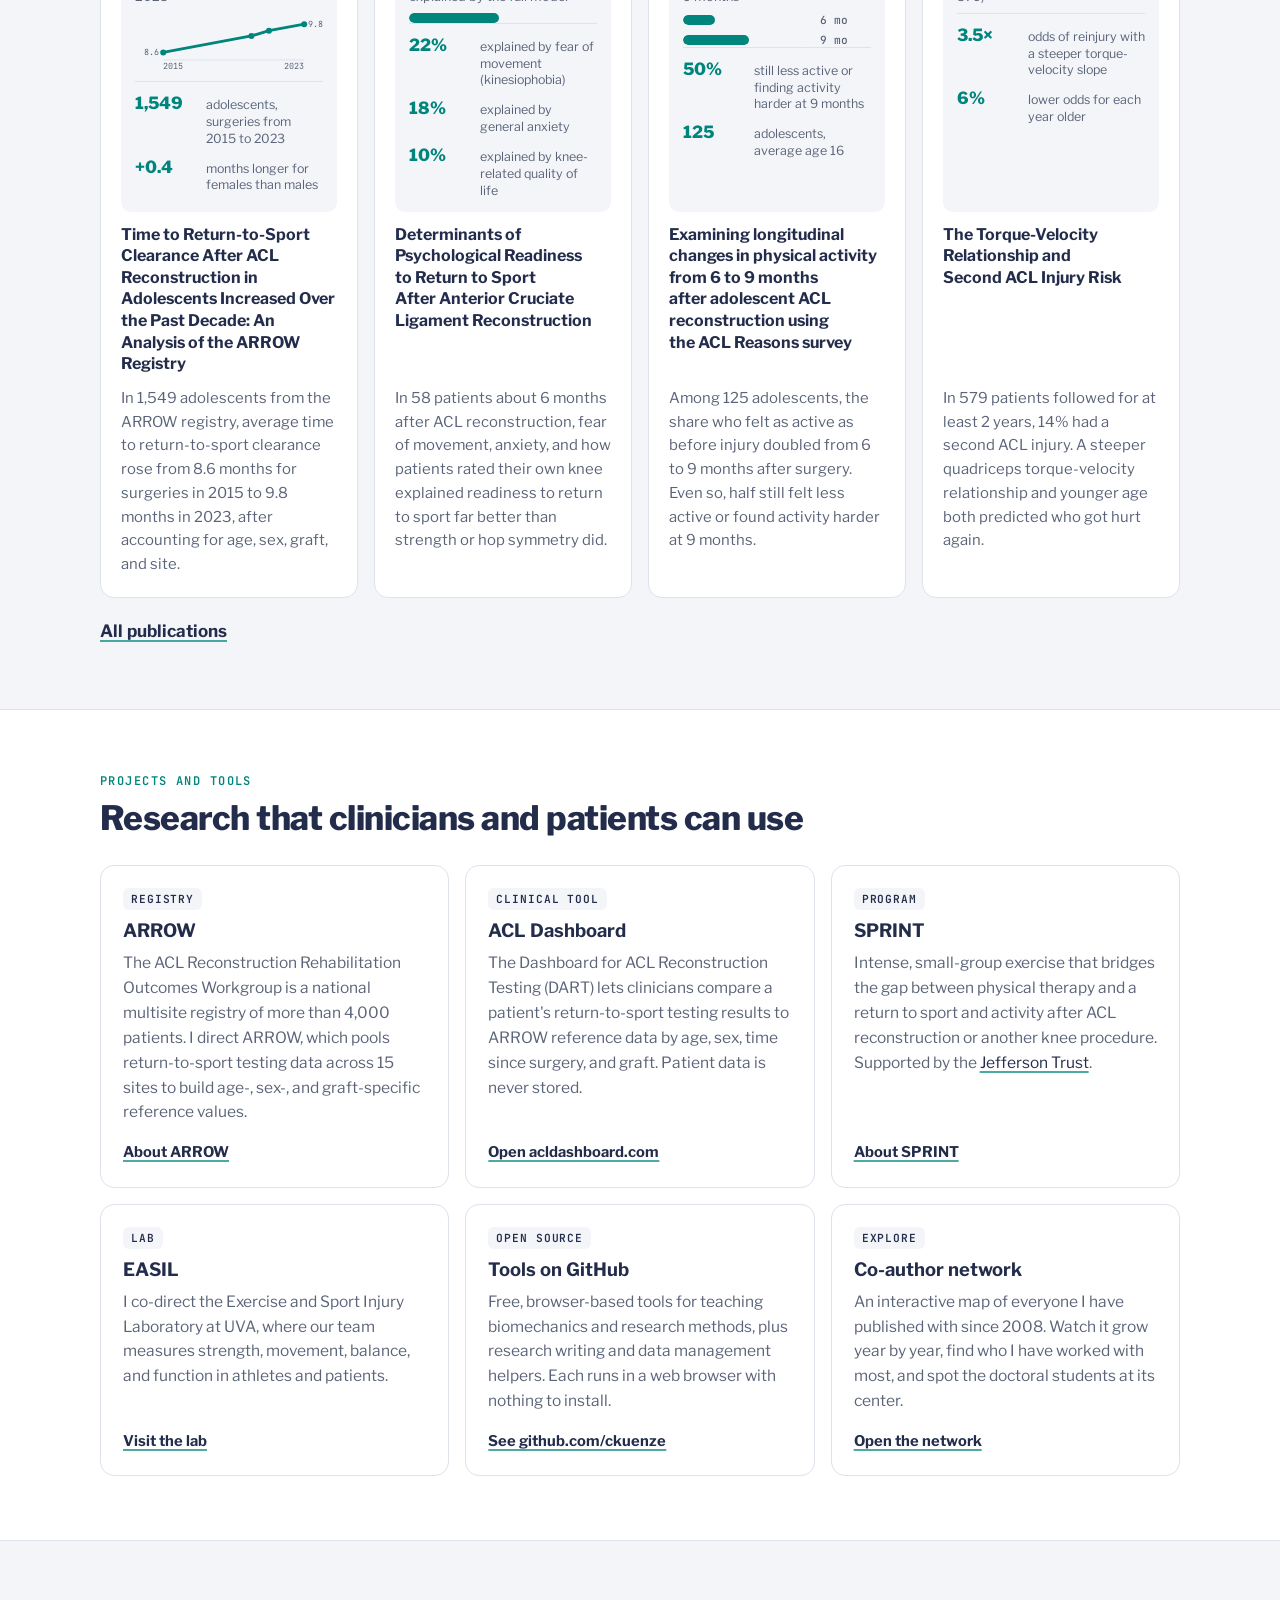
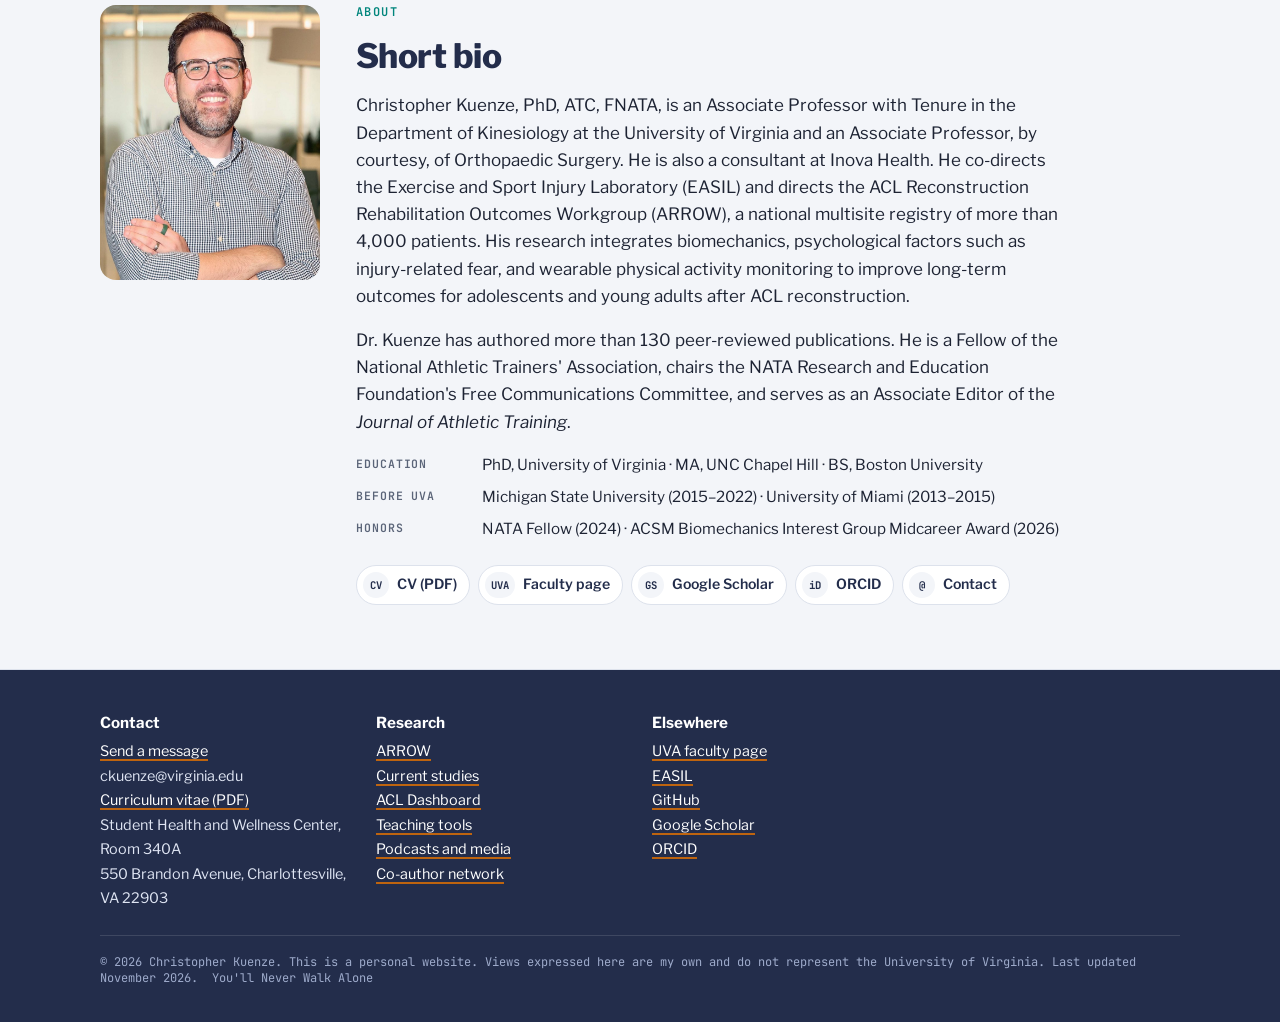
==== commit f2ea0713: "Home: co-author network button" ====
--- a/index.html
+++ b/index.html
@@ -53,8 +53,8 @@
         </div>
       </div>
       <figure class="hero-art">
-        <canvas id="constellation" aria-label="Animated map of Dr. Kuenze's co-author network"></canvas>
-        <figcaption>My co-author network · <a href="network/">explore it</a></figcaption>
+        <a href="network/" class="hero-art-link" aria-label="Explore my co-author network"><canvas id="constellation" aria-hidden="true"></canvas></a>
+        <figcaption><a href="network/" class="net-cta">Explore my co-author network <span aria-hidden="true">→</span></a></figcaption>
       </figure>
     </div>
   </section>
--- a/assets/site.css
+++ b/assets/site.css
@@ -16,7 +16,10 @@
   --sans: "Libre Franklin", "Franklin Gothic Medium", "Segoe UI", system-ui, sans-serif;
   --mono: "JetBrains Mono", Consolas, monospace;
   --max: 1120px;
+  --map-land: var(--band); --map-edge: var(--line);
 }
+@media (prefers-color-scheme: dark) { :root:not([data-theme="light"]) { --map-land: #2c3866; --map-edge: #4d5d93 } }
+:root[data-theme="dark"] { --map-land: #2c3866; --map-edge: #4d5d93 }
 @media (prefers-color-scheme: dark) {
   :root:not([data-theme="light"]) { --ink: #c9d4f2; --accent: #3dd6c8; --spark: #f24736; --spark-ink: #ff7a6b; --cyan: #9fb3e8; --bg: #11172a; --band: #171f36; --line: #2a3555; --fg: #e8ecf5; --muted: #9aa6c2; --card: #1a2340; color-scheme: dark }
 }
@@ -59,10 +62,16 @@
 .hero h1 { font-size: clamp(2.2rem, 5vw, 3.6rem); font-weight: 800; letter-spacing: -0.025em; margin: 12px 0 6px }
 .hero .cred { font: 600 0.95rem var(--mono); color: var(--muted); margin-bottom: 20px }
 .hero .lede { margin-bottom: 24px }
-.hero-art { position: relative; aspect-ratio: 1 / 1; max-width: 520px; width: 100%; justify-self: center }
+.hero-art { position: relative; max-width: 520px; width: 100%; justify-self: center; margin: 0; display: flex; flex-direction: column; align-items: center; gap: 10px }
+.hero-art-link { display: block; width: 100%; aspect-ratio: 1 / 1; border-radius: 12px; cursor: pointer }
 .hero-art canvas { width: 100%; height: 100%; display: block }
-.hero-art figcaption { position: absolute; right: 0; bottom: -4px; font: 500 0.72rem var(--mono); color: var(--muted) }
-.hero-art figcaption a { color: var(--muted) }
+.hero-art figcaption { text-align: center; margin-top: 4px; position: relative }
+.net-cta { --cta-ink: #fff; display: inline-flex; align-items: center; gap: 8px; padding: 11px 18px; border: 2px solid var(--accent); border-radius: 10px; background: var(--accent); color: var(--cta-ink); font: 700 .95rem var(--sans); text-decoration: none; box-shadow: 0 4px 14px color-mix(in srgb, var(--accent) 30%, transparent); transition: background .15s, border-color .15s, box-shadow .15s }
+.net-cta span { transition: transform .15s }
+.net-cta:hover, .net-cta:focus-visible, .hero-art-link:hover + figcaption .net-cta { background: var(--spark); border-color: var(--spark); color: #fff; box-shadow: 0 4px 14px color-mix(in srgb, var(--spark) 35%, transparent) }
+.net-cta:hover span, .hero-art-link:hover + figcaption .net-cta span { transform: translateX(3px) }
+@media (prefers-color-scheme: dark) { :root:not([data-theme="light"]) .net-cta { --cta-ink: #11172a } }
+:root[data-theme="dark"] .net-cta { --cta-ink: #11172a }
 @media (max-width: 820px) { .hero .wrap { grid-template-columns: 1fr; padding-block: 36px 28px } .hero-art { max-width: 360px } }
 .btns { display: flex; gap: 10px; flex-wrap: wrap }
 .btn { display: inline-flex; align-items: center; gap: 8px; text-decoration: none; font-weight: 700; font-size: 0.95rem; padding: 11px 18px; border-radius: 10px; border: 2px solid var(--ink); color: var(--ink) }
@@ -146,6 +155,42 @@
 .profile-links a:hover { border-color: var(--accent); color: var(--accent) }
 .profile-links i { min-width: 26px; height: 26px; padding: 0 6px; border-radius: 999px; background: var(--band); display: grid; place-items: center; font: 700 0.66rem var(--mono); font-style: normal; color: var(--ink) }
 
+/* stat boxes (Publications page), matching the co-author network header */
+.stat-boxes { display: grid; grid-template-columns: repeat(4, minmax(0, 1fr)); gap: 12px; margin-top: 22px; max-width: 760px }
+@media (max-width: 560px) { .stat-boxes { grid-template-columns: repeat(2, minmax(0, 1fr)) } }
+.stat-boxes > div { background: var(--card); border: 1px solid var(--line); border-radius: 12px; padding: 14px 16px; display: grid; gap: 4px; min-width: 0 }
+.stat-boxes b { font-size: clamp(1.6rem, 3vw, 2.1rem); font-weight: 800; color: var(--ink); font-variant-numeric: tabular-nums; letter-spacing: -0.02em; line-height: 1.05 }
+.stat-boxes span { font: 500 0.7rem var(--mono); letter-spacing: 0.08em; text-transform: uppercase; color: var(--muted) }
+
+/* ARROW site map */
+.map-row { display: grid; grid-template-columns: minmax(0, 1fr); gap: 18px }
+.map-row .map-fig { max-width: 900px; width: 100%; justify-self: center }
+.map-fig { position: relative; margin: 0; background: var(--card); border: 1px solid var(--line); border-radius: 14px; padding: 12px; min-width: 0 }
+.map-fig svg { width: 100%; height: auto; display: block }
+.map-land { fill: var(--map-land); stroke: var(--map-edge); stroke-width: 1.2 }
+.map-borders { fill: none; stroke: var(--map-edge); stroke-width: 1 }
+.site-dot { cursor: pointer; outline: none }
+.site-dot .core { fill: var(--accent); stroke: var(--card); stroke-width: 2.5 }
+.site-dot .halo { fill: var(--accent); opacity: 0; transition: opacity .15s }
+.site-dot.lead .core, .site-dot.lead .halo { fill: var(--spark) }
+.site-dot.active .halo, .site-dot:focus .halo { opacity: .22 }
+@media (max-width: 600px) { .site-dot .core, .site-dot .halo { transform: scale(1.9) } .site-dot .core { stroke-width: 1.8 } }
+.map-tip { position: absolute; pointer-events: none; background: var(--card); border: 1px solid var(--line); border-radius: 10px; padding: 8px 11px; font-size: .82rem; line-height: 1.35; box-shadow: 0 6px 18px rgba(0,0,0,.12); max-width: 260px; display: grid }
+.map-tip span { color: var(--muted); font-size: .76rem }
+.site-list { list-style: none; margin: 0; padding: 0; display: grid; grid-template-columns: repeat(auto-fill, minmax(230px, 1fr)); gap: 10px; font-size: .88rem }
+.site-list li { display: flex; flex-direction: column; gap: 2px; padding: 10px 12px; background: var(--card); border: 1px solid var(--line); border-left: 3px solid var(--line); border-radius: 10px; transition: border-color .15s, background .15s }
+.site-list li .pi { margin-top: auto; padding-top: 4px }
+.site-list li.lead { border-color: color-mix(in srgb, var(--spark) 45%, var(--line)); border-left-color: var(--spark); background: color-mix(in srgb, var(--spark) 7%, var(--card)) }
+.site-list li.lead.active { border-left-color: var(--spark); background: color-mix(in srgb, var(--spark) 12%, var(--card)) }
+.site-list li b { color: var(--ink); font-weight: 600 }
+.site-list li span { color: var(--muted); font-size: .78rem }
+.site-list li.active { background: var(--band); border-left-color: var(--accent) }
+.map-tip .pi { color: var(--ink); margin-top: 3px; overflow-wrap: anywhere }
+.map-tip .hint { font-size: .7rem; color: var(--accent); margin-top: 2px }
+.site-list li .pi { color: var(--ink); font-size: .8rem; line-height: 1.35 }
+.site-list li .pi a { color: var(--accent); text-decoration: none; border-bottom: 1px dotted currentColor }
+.site-list li .pi a:hover, .site-list li .pi a:focus-visible { border-bottom-style: solid }
+
 /* contact form */
 .form { display: grid; gap: 14px; max-width: 640px }
 .form label { display: grid; gap: 6px; font-weight: 600; font-size: 0.92rem; color: var(--ink) }
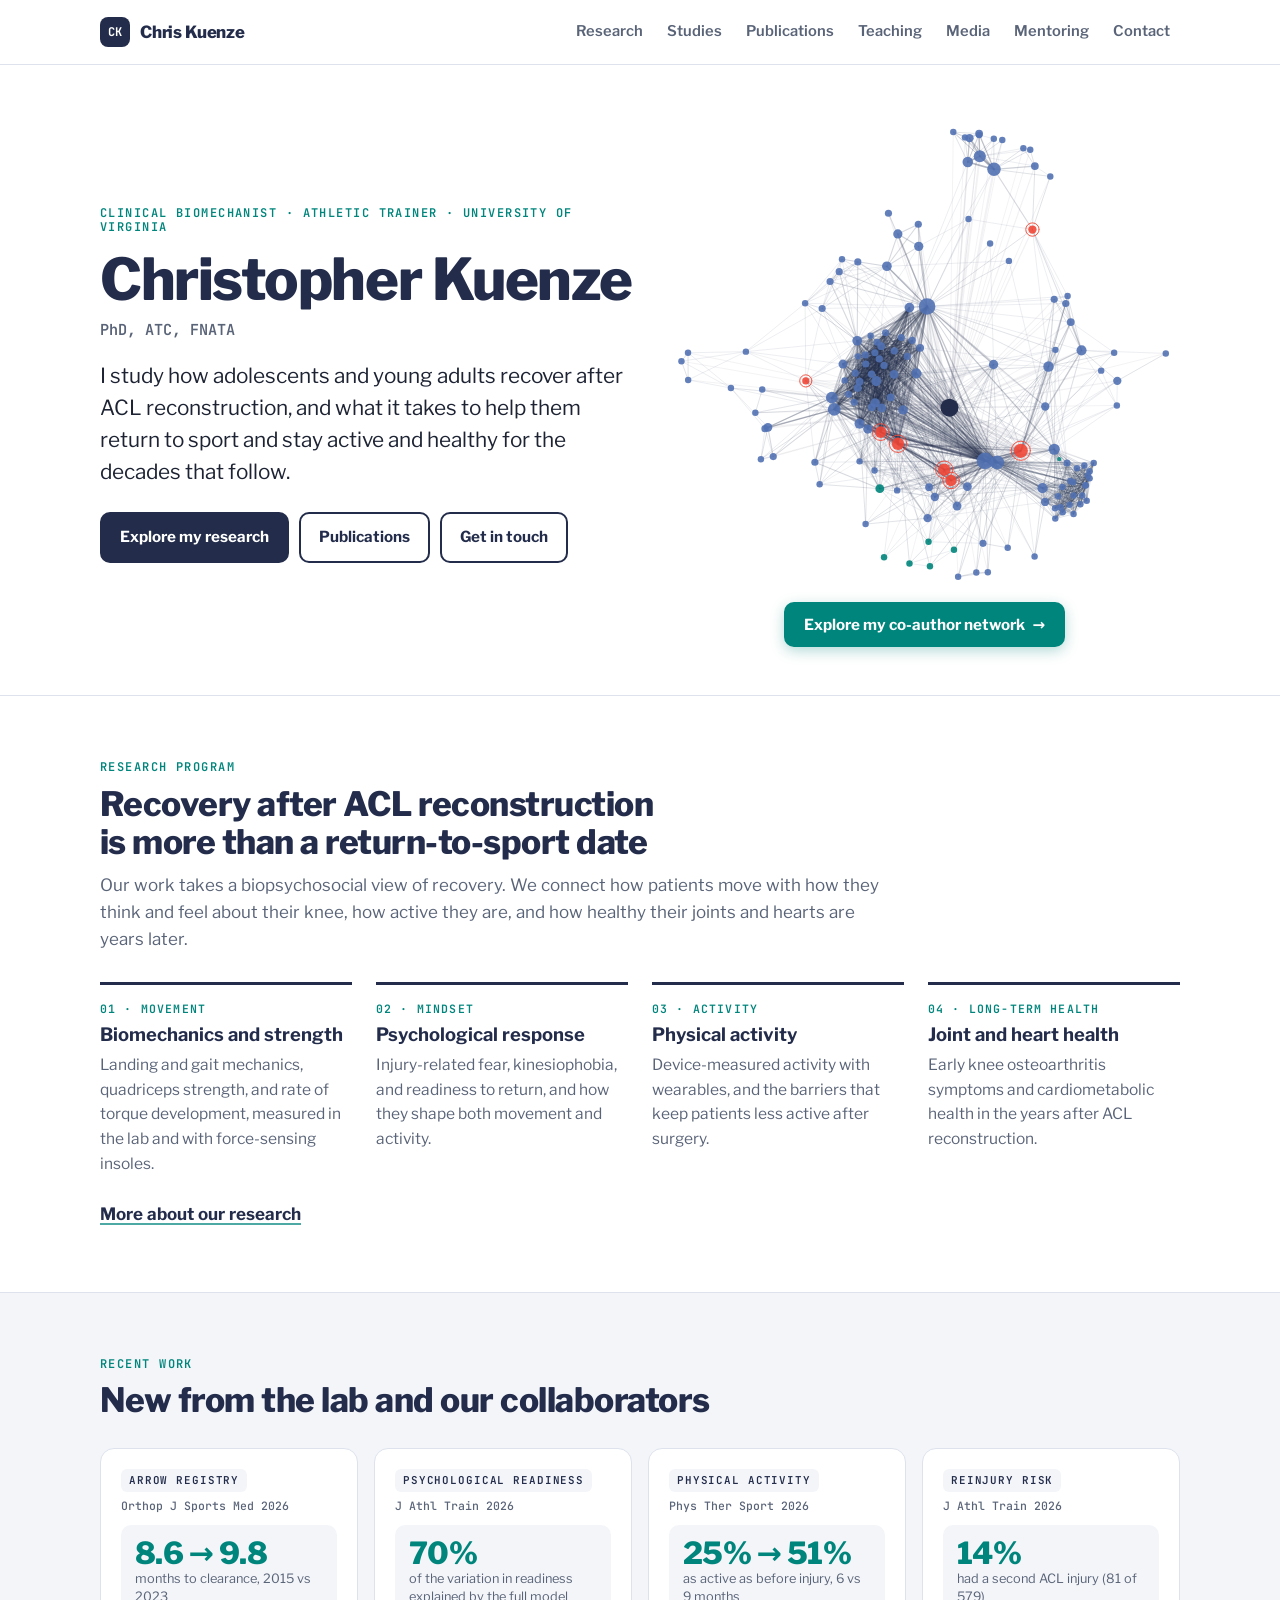
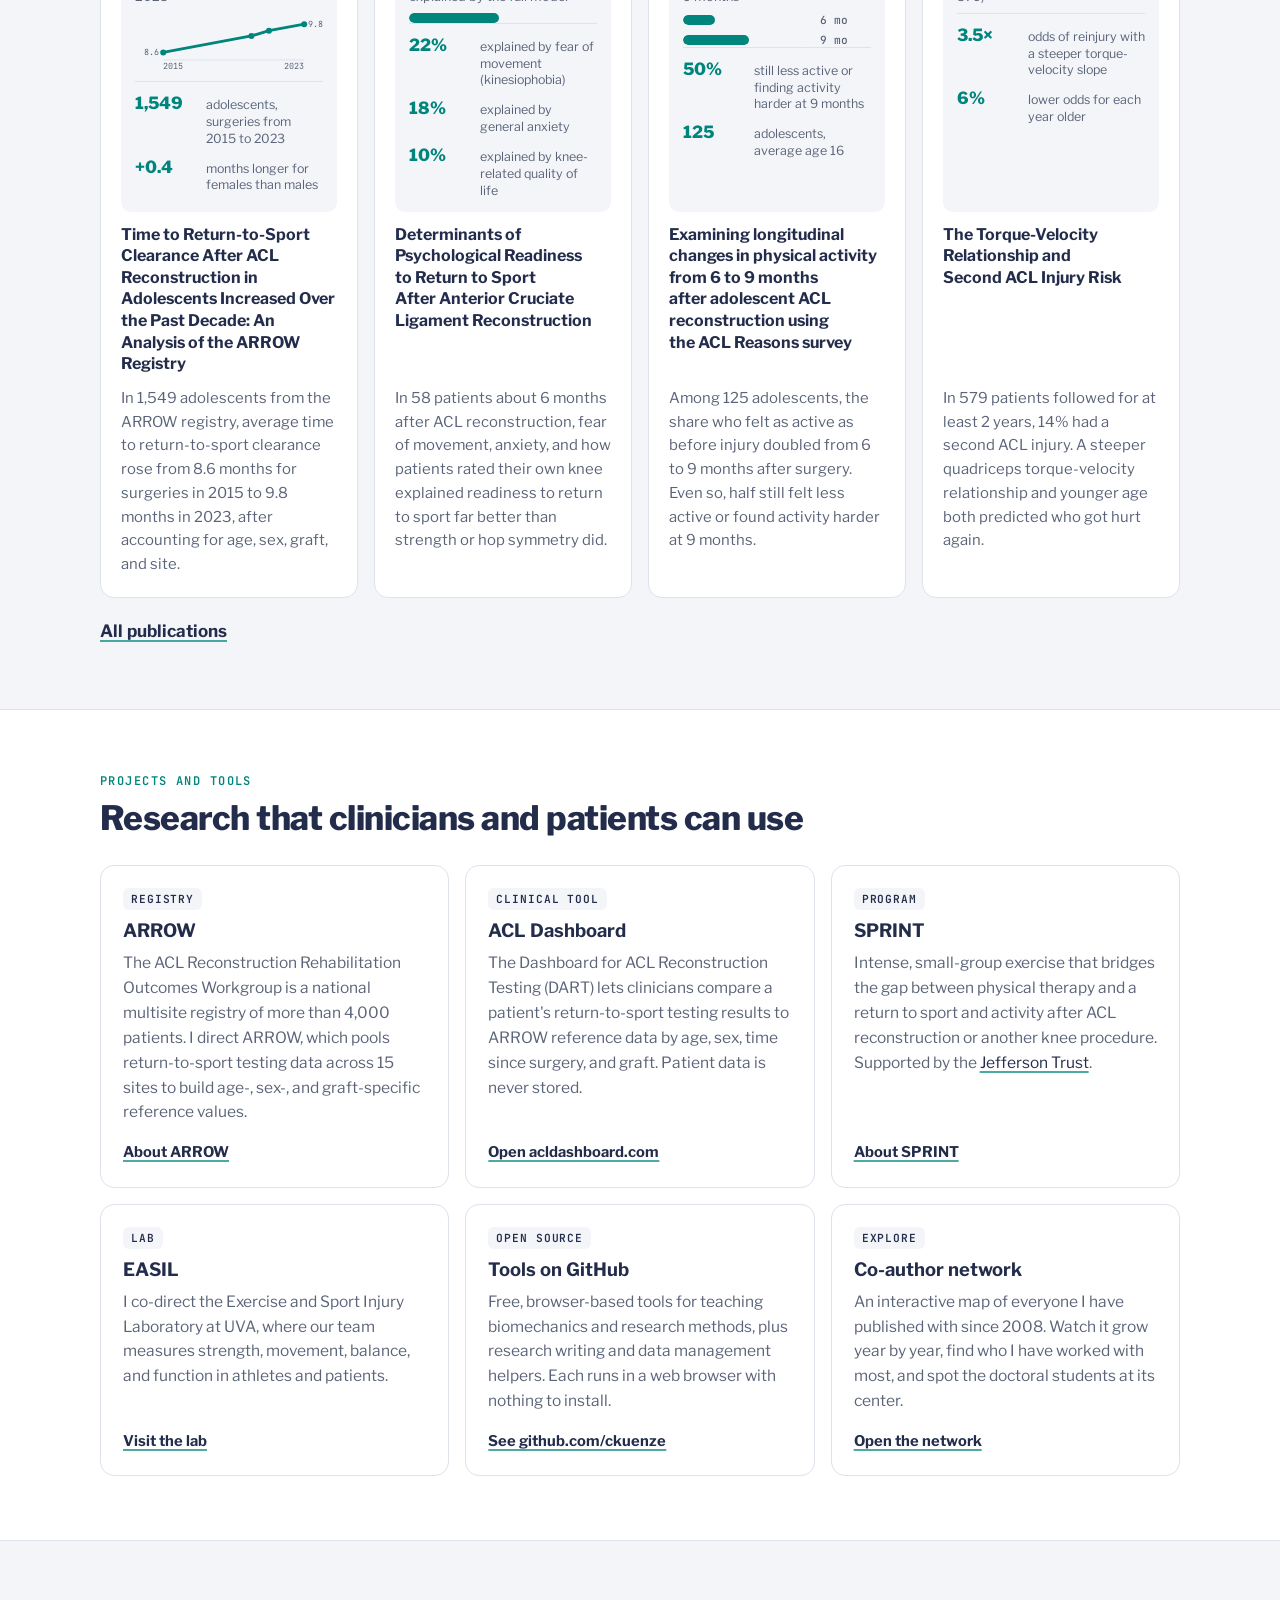
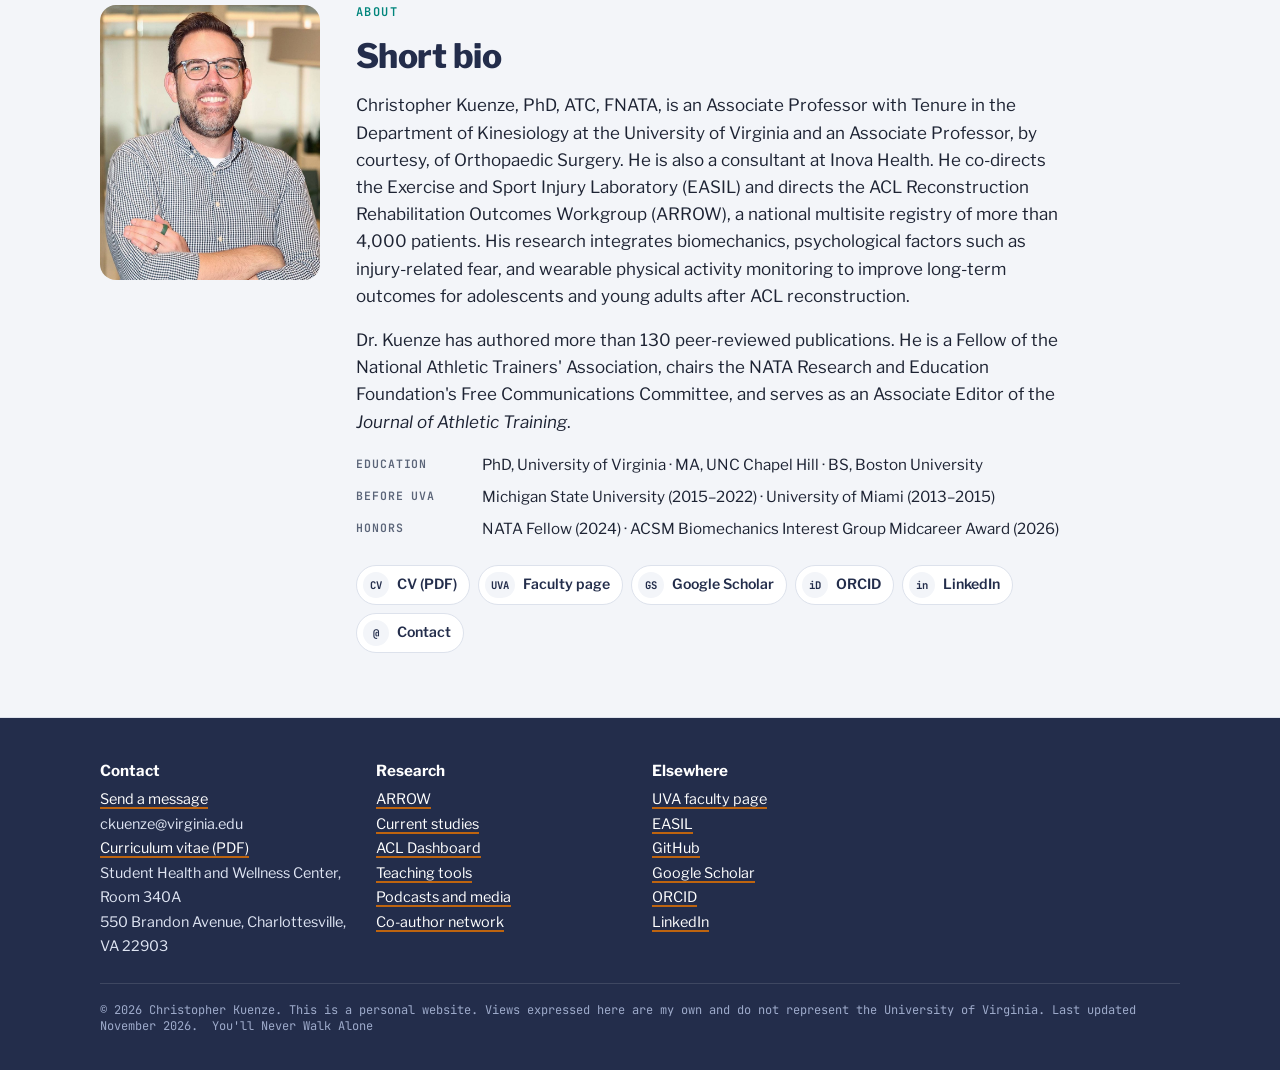
==== commit 6ffe43fa: "Add LinkedIn link and Cloudflare Web Analytics" ====
--- a/index.html
+++ b/index.html
@@ -16,11 +16,12 @@
 <meta property="og:image:alt" content="Christopher Kuenze, PhD, ATC, FNATA. Recovery after ACL reconstruction.">
 <meta name="twitter:card" content="summary_large_image">
 <link rel="canonical" href="https://chriskuenze.com/">
-<script type="application/ld+json">{"@context":"https://schema.org","@type":"Person","name":"Christopher Kuenze","honorificSuffix":"PhD, ATC, FNATA","url":"https://chriskuenze.com/","image":"https://chriskuenze.com/assets/headshot.jpg","jobTitle":"Associate Professor of Kinesiology","worksFor":{"@type":"CollegeOrUniversity","name":"University of Virginia"},"knowsAbout":["ACL reconstruction","Biomechanics","Return to sport","Physical activity","Psychological readiness","Knee osteoarthritis"],"sameAs":["https://orcid.org/0000-0001-9184-4636","https://scholar.google.com/citations?user=qaAtX5cAAAAJ","https://education.virginia.edu/about/directory/chris-kuenze","https://github.com/ckuenze"]}</script>
+<script type="application/ld+json">{"@context":"https://schema.org","@type":"Person","name":"Christopher Kuenze","honorificSuffix":"PhD, ATC, FNATA","url":"https://chriskuenze.com/","image":"https://chriskuenze.com/assets/headshot.jpg","jobTitle":"Associate Professor of Kinesiology","worksFor":{"@type":"CollegeOrUniversity","name":"University of Virginia"},"knowsAbout":["ACL reconstruction","Biomechanics","Return to sport","Physical activity","Psychological readiness","Knee osteoarthritis"],"sameAs":["https://orcid.org/0000-0001-9184-4636","https://scholar.google.com/citations?user=qaAtX5cAAAAJ","https://education.virginia.edu/about/directory/chris-kuenze","https://github.com/ckuenze","https://www.linkedin.com/in/chris-kuenze-a08b14a6/"]}</script>
 <link rel="icon" href="assets/favicon.svg" type="image/svg+xml">
 <link rel="preconnect" href="https://fonts.googleapis.com"><link rel="preconnect" href="https://fonts.gstatic.com" crossorigin>
 <link rel="stylesheet" href="https://fonts.googleapis.com/css2?family=Libre+Franklin:wght@400;600;700;800&family=JetBrains+Mono:wght@500;600&display=swap">
 <link rel="stylesheet" href="assets/site.css">
+<script defer src="https://static.cloudflareinsights.com/beacon.min.js" data-cf-beacon='{"token": "7c189cdaad5f4b2d9b883b14133355eb"}'></script>
 </head>
 <body data-root="">
 <header class="top">
@@ -152,6 +153,7 @@
           <a href="https://education.virginia.edu/about/directory/chris-kuenze" rel="noopener"><i>UVA</i>Faculty page</a>
           <a href="https://scholar.google.com/citations?user=qaAtX5cAAAAJ" rel="noopener"><i>GS</i>Google Scholar</a>
           <a href="https://orcid.org/0000-0001-9184-4636" rel="noopener"><i>iD</i>ORCID</a>
+          <a href="https://www.linkedin.com/in/chris-kuenze-a08b14a6/" rel="noopener"><i>in</i>LinkedIn</a>
           <a href="contact.html"><i>@</i>Contact</a>
         </nav>
       </div>
@@ -172,7 +174,7 @@
     </div>
     <div>
       <h3>Elsewhere</h3>
-      <ul><li><a href="https://education.virginia.edu/about/directory/chris-kuenze" rel="noopener">UVA faculty page</a></li><li><a href="https://education.virginia.edu/research-initiatives/research-centers-labs/research-labs/exercise-and-sport-injury-laboratory" rel="noopener">EASIL</a></li><li><a href="https://github.com/ckuenze" rel="noopener">GitHub</a></li><li><a href="https://scholar.google.com/citations?user=qaAtX5cAAAAJ" rel="noopener">Google Scholar</a></li><li><a href="https://orcid.org/0000-0001-9184-4636" rel="noopener">ORCID</a></li></ul>
+      <ul><li><a href="https://education.virginia.edu/about/directory/chris-kuenze" rel="noopener">UVA faculty page</a></li><li><a href="https://education.virginia.edu/research-initiatives/research-centers-labs/research-labs/exercise-and-sport-injury-laboratory" rel="noopener">EASIL</a></li><li><a href="https://github.com/ckuenze" rel="noopener">GitHub</a></li><li><a href="https://scholar.google.com/citations?user=qaAtX5cAAAAJ" rel="noopener">Google Scholar</a></li><li><a href="https://orcid.org/0000-0001-9184-4636" rel="noopener">ORCID</a></li><li><a href="https://www.linkedin.com/in/chris-kuenze-a08b14a6/" rel="noopener">LinkedIn</a></li></ul>
     </div>
     <p class="fine">© <span data-year>2026</span> Christopher Kuenze. This is a personal website. Views expressed here are my own and do not represent the University of Virginia. Last updated <span data-updated>November 2026</span>. <a class="ynwa" href="https://www.youtube.com/watch?v=YhqiSO_UFxg" rel="noopener">You'll Never Walk Alone</a></p>
   </div>
